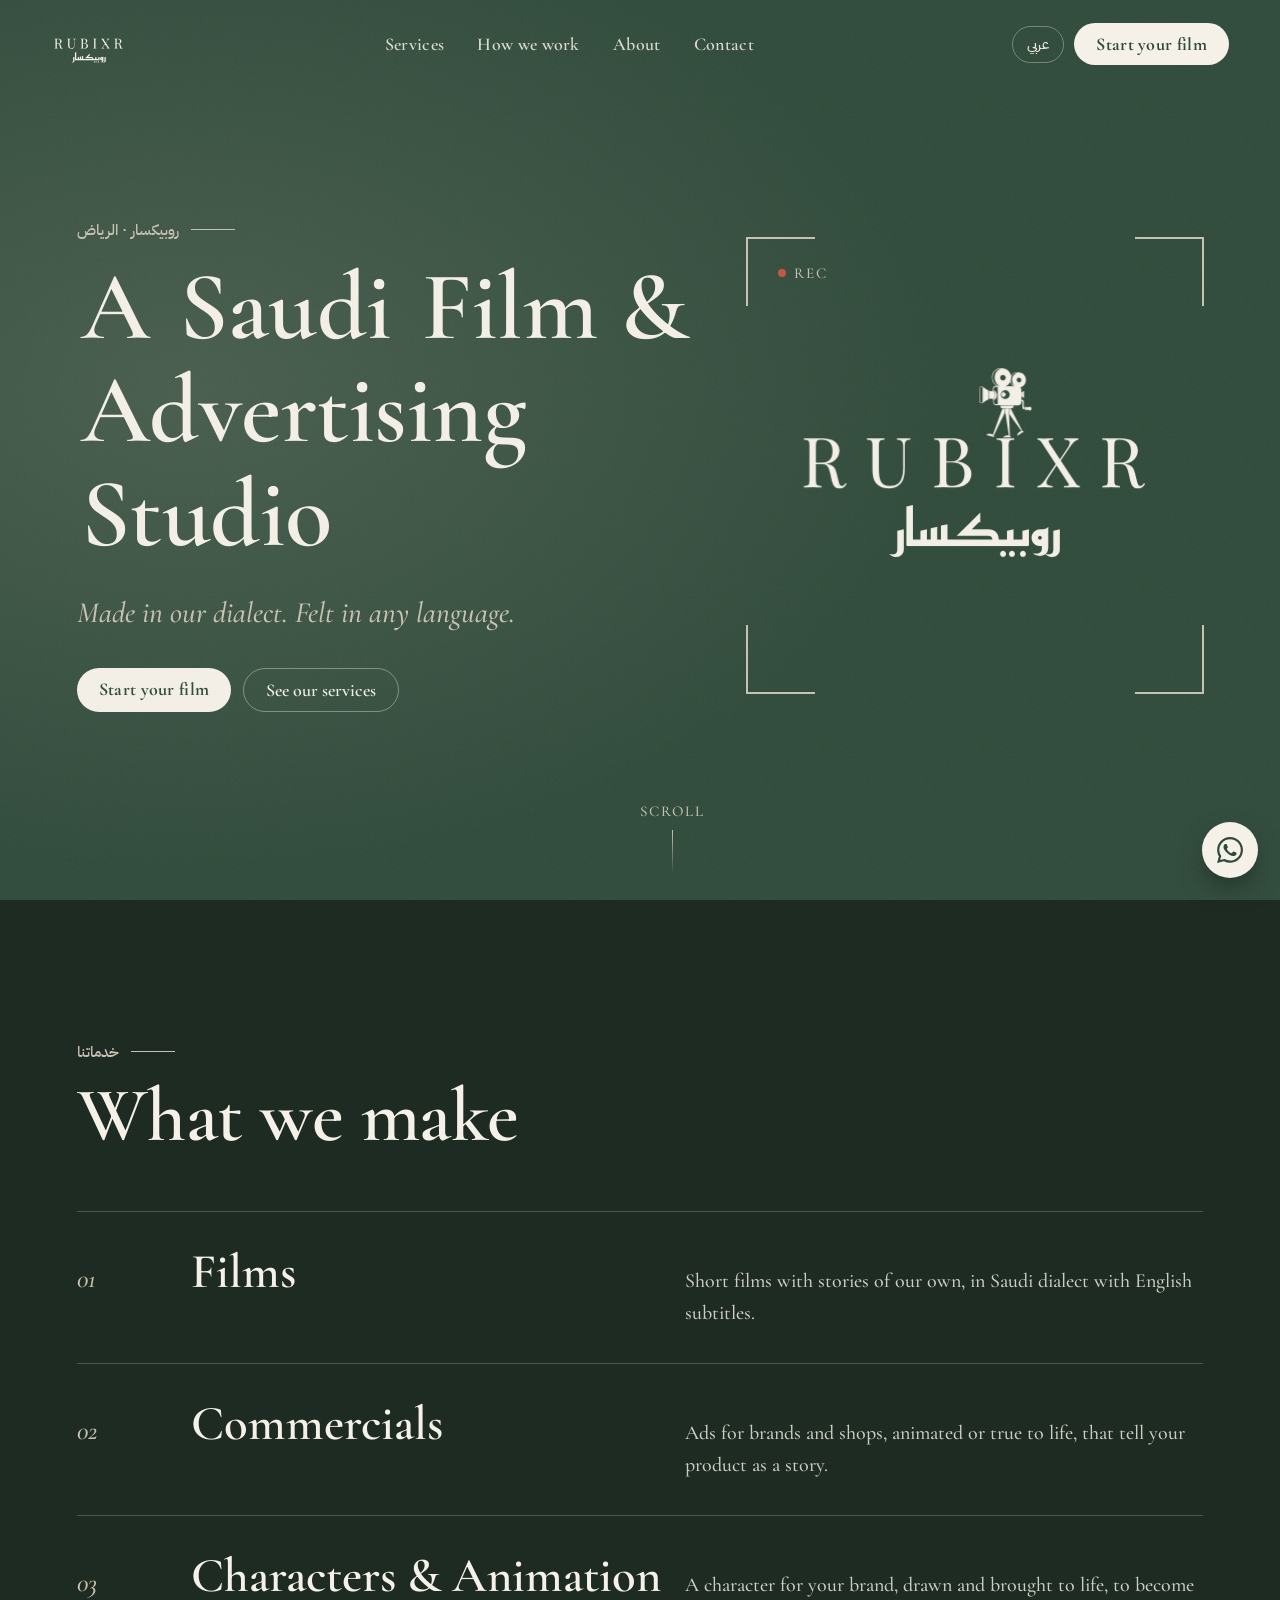
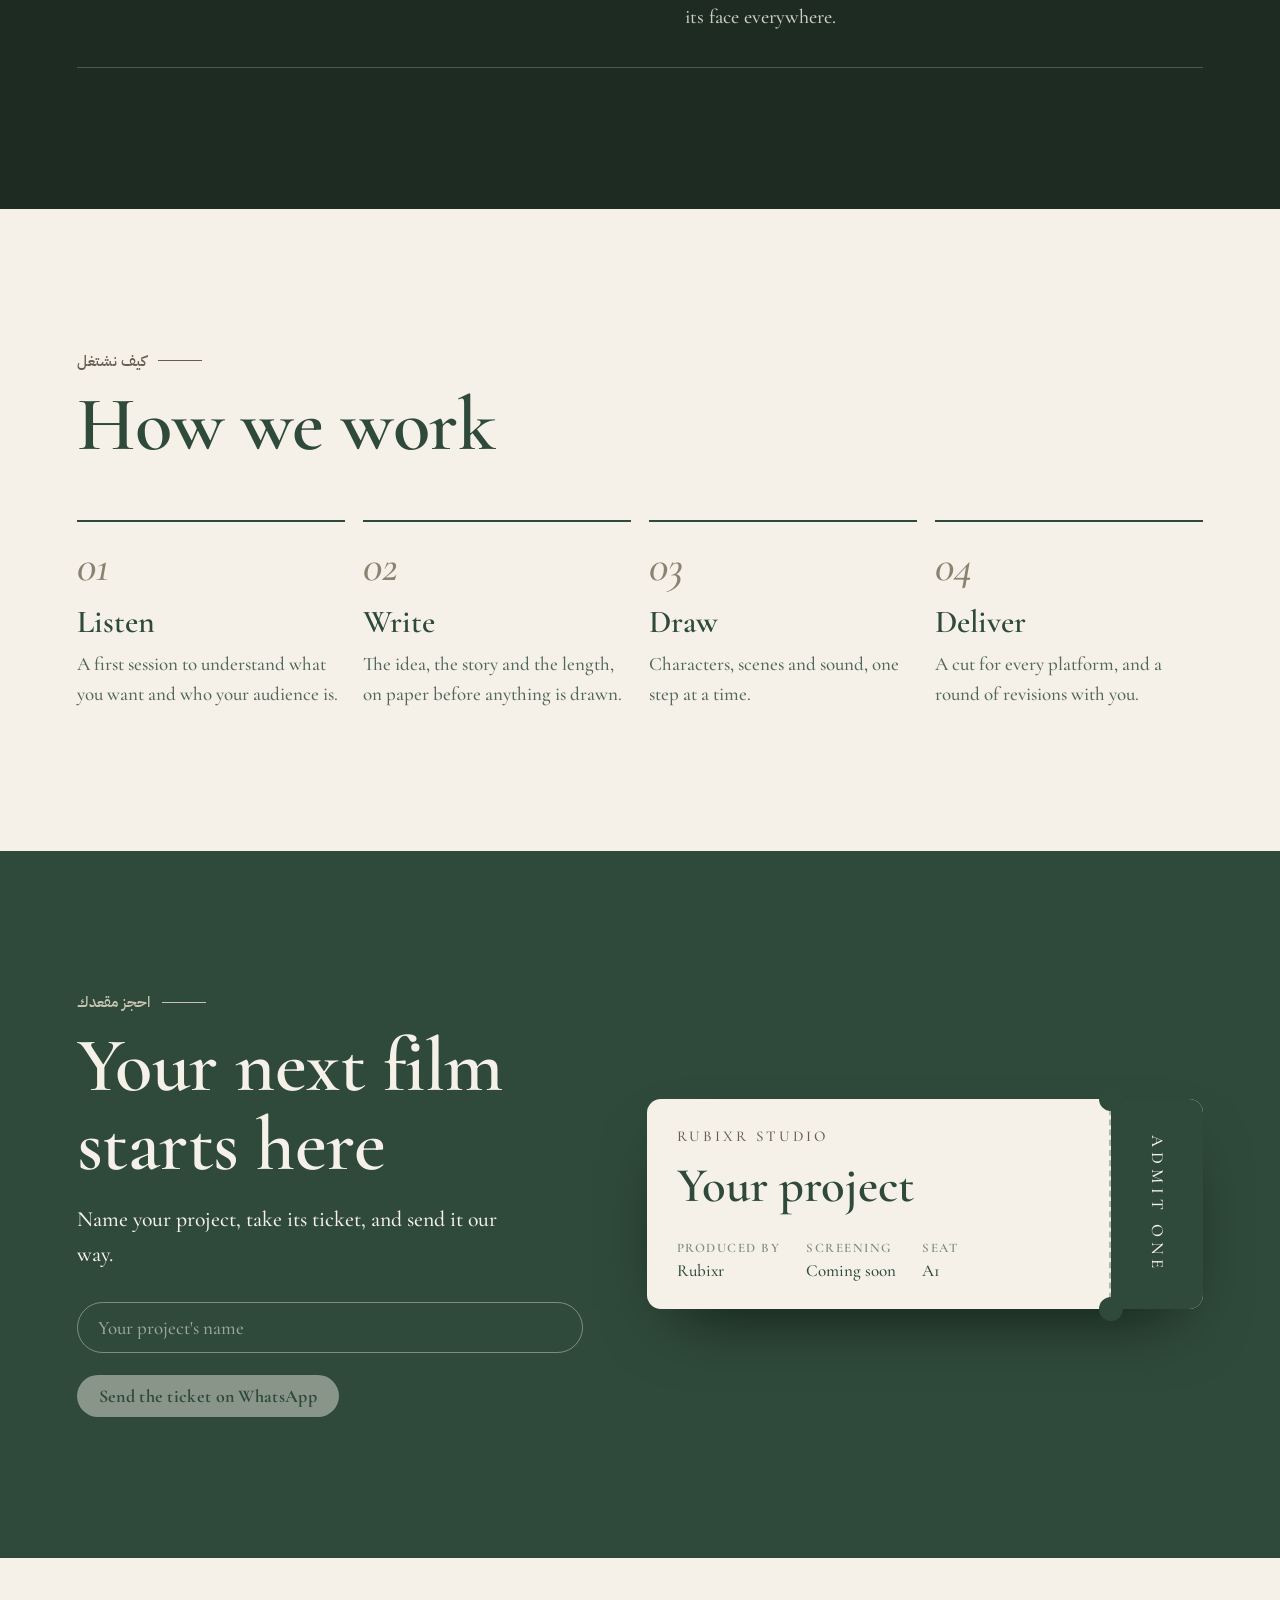
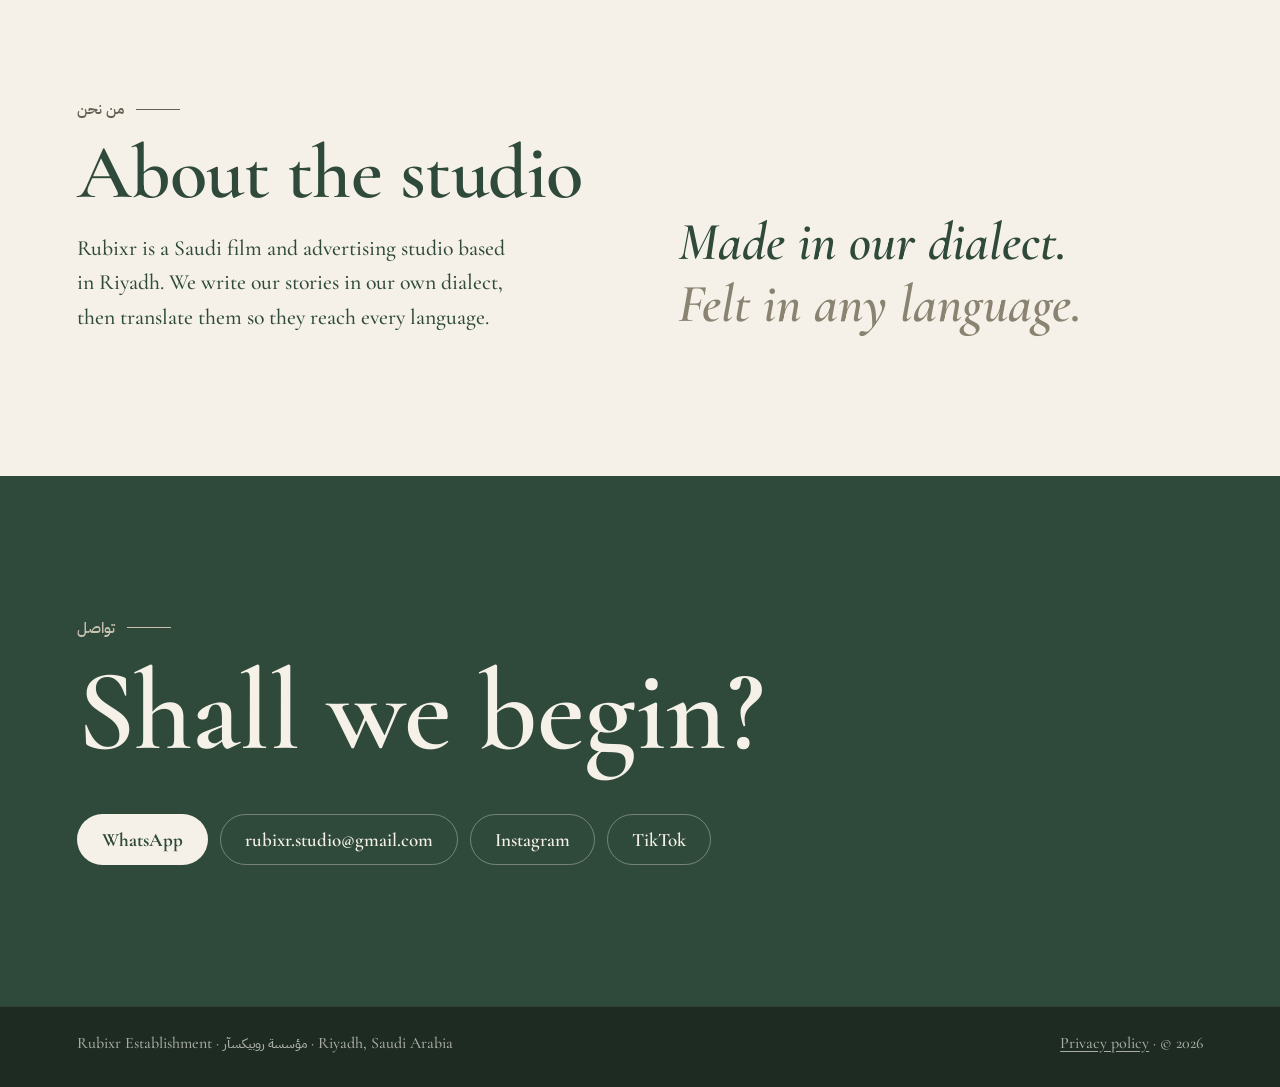
==== en/index.html @ 0cd5c2a8 "English version at /en/ + language switch on both versions Co-Authored-By: Claude Opus 5.5 <noreply@" ====
<!doctype html>
<html lang="en" dir="ltr">
<head>
<meta charset="utf-8">
<meta name="facebook-domain-verification" content="s2qvc4gsalgpih2ttcna2ycm9f2x2z" />
<meta name="viewport" content="width=device-width, initial-scale=1">
<title>Rubixr | Saudi Film &amp; Advertising Studio</title>
<meta name="description" content="Rubixr is a Saudi film and advertising studio based in Riyadh. Made in our dialect. Felt in any language.">
<meta property="og:title" content="Rubixr Studio · روبيكسار">
<meta property="og:description" content="Saudi film &amp; advertising studio · استوديو أفلام وإعلانات سعودي">
<meta property="og:image" content="https://rubixr.studio/assets/og.png">
<meta property="og:url" content="https://rubixr.studio/en/">
<link rel="alternate" hreflang="ar" href="https://rubixr.studio/">
<link rel="alternate" hreflang="en" href="https://rubixr.studio/en/">
<meta name="theme-color" content="#2F4A3A">
<link rel="icon" href="../assets/icon.svg" type="image/svg+xml">
<link rel="apple-touch-icon" href="../assets/apple-touch-icon.png">
<link rel="preconnect" href="https://fonts.googleapis.com">
<link rel="preconnect" href="https://fonts.gstatic.com" crossorigin>
<link href="https://fonts.googleapis.com/css2?family=IBM+Plex+Sans+Arabic:wght@400;500;700&family=Cormorant+Garamond:ital,wght@0,500;0,600;0,700;1,500&display=swap" rel="stylesheet">
<style>
  :root{--green:#2F4A3A;--deep:#1d2b22;--cream:#F5F1E8;--sand:#C9C2B2;--ease:cubic-bezier(.22,1,.36,1);--ar:"IBM Plex Sans Arabic",Tahoma,sans-serif}
  *{box-sizing:border-box;margin:0;padding:0}
  html{background:var(--deep)}
  body{font-family:"Cormorant Garamond",Georgia,serif;font-weight:500;color:var(--cream);background:var(--green);overflow-x:hidden}
  a{color:inherit;text-decoration:none}
  [lang=ar]{font-family:var(--ar);font-style:normal}

  /* ── nav ── */
  .nav{position:fixed;inset:0 0 auto 0;z-index:20;display:flex;align-items:center;justify-content:space-between;gap:24px;padding:22px clamp(18px,4vw,56px);opacity:0;transform:translateY(-12px);animation:in .9s var(--ease) 2.9s forwards}
  .nav{transition:background .4s,padding .4s,backdrop-filter .4s}
  .nav.scrolled{background:rgba(29,43,34,.82);backdrop-filter:blur(12px);-webkit-backdrop-filter:blur(12px);padding-block:12px}
  .brand{display:flex;align-items:center;gap:12px}
  .brand svg{height:44px;width:auto}
  .brand svg .character{display:none}
  .links{display:flex;gap:clamp(18px,2.6vw,38px);font-size:18px;font-weight:600;letter-spacing:.3px}
  .links a{position:relative;opacity:.86;transition:opacity .25s}
  .links a::after{content:"";position:absolute;inset-inline:0;bottom:-6px;height:1px;background:var(--sand);transform:scaleX(0);transform-origin:left;transition:transform .35s var(--ease)}
  .links a:hover{opacity:1}.links a:hover::after{transform:scaleX(1)}
  .acts{display:flex;align-items:center;gap:10px}
  .lang{font-family:var(--ar);font-size:14px;font-weight:500;padding:7px 14px;border:1px solid rgba(245,241,232,.35);border-radius:999px;transition:background .25s,color .25s}
  .lang:hover{background:var(--cream);color:var(--green)}
  .cta{font-weight:700;font-size:18px;letter-spacing:.3px;padding:10px 22px;border-radius:999px;background:var(--cream);color:var(--green);transition:transform .25s var(--ease),box-shadow .25s}
  .cta:hover{transform:translateY(-2px);box-shadow:0 10px 30px -10px rgba(0,0,0,.6)}
  .burger{display:none;width:42px;height:42px;border-radius:50%;border:1px solid rgba(245,241,232,.35);background:none;color:var(--cream)}
  .burger span{display:block;width:16px;height:1.5px;background:currentColor;margin:4px auto}

  .mnav{position:fixed;inset:0;z-index:19;display:flex;flex-direction:column;justify-content:center;gap:10px;padding:0 28px;background:var(--deep);opacity:0;visibility:hidden;transition:opacity .35s,visibility .35s}
  .mnav a{font-size:42px;font-weight:600;padding:8px 0;border-bottom:1px solid rgba(245,241,232,.12)}
  .mnav a[lang=ar]{font-size:22px;font-weight:500;border-bottom:0;margin-top:14px;color:var(--sand)}
  body.menu .mnav{opacity:1;visibility:visible}
  body.menu{overflow:hidden}
  a:focus-visible,button:focus-visible,input:focus-visible{outline:2px solid var(--sand);outline-offset:3px}

  /* ── first screen ── */
  .hero{position:relative;min-height:100svh;display:grid;grid-template-columns:1.15fr .85fr;align-items:center;gap:clamp(24px,4vw,64px);padding:120px clamp(18px,6vw,96px) 90px;overflow:hidden;isolation:isolate}
  .hero::before{content:"";position:absolute;inset:-20%;z-index:-1;background:radial-gradient(60% 55% at 25% 45%,rgba(201,194,178,.16),transparent 70%)}
  .grain{position:absolute;inset:-50%;z-index:5;pointer-events:none;opacity:.07;background-image:url("data:image/svg+xml,%3Csvg xmlns='http://www.w3.org/2000/svg' width='160' height='160'%3E%3Cfilter id='n'%3E%3CfeTurbulence type='fractalNoise' baseFrequency='.9' numOctaves='2' stitchTiles='stitch'/%3E%3C/filter%3E%3Crect width='100%25' height='100%25' filter='url(%23n)'/%3E%3C/svg%3E");animation:grain 1s steps(6) infinite}

  /* letterbox bars open */
  .bar{position:fixed;inset-inline:0;height:50vh;background:var(--deep);z-index:30;pointer-events:none}
  .bar.top{top:0;animation:barTop 1.25s var(--ease) .35s forwards}
  .bar.bot{bottom:0;animation:barBot 1.25s var(--ease) .35s forwards}

  .copy{position:relative;z-index:2}
  .kicker{display:flex;align-items:center;gap:12px;font-size:clamp(14px,1.2vw,17px);color:var(--sand);opacity:0;animation:in .8s var(--ease) 1.9s forwards}
  .kicker i{display:block;width:44px;height:1px;background:var(--sand)}
  h1{margin-top:18px;font-weight:600;font-size:clamp(48px,7.6vw,124px);line-height:1;letter-spacing:-.5px}
  h1 .w{display:inline-block;overflow:hidden;vertical-align:bottom;padding:0 .04em .18em;margin-bottom:-.12em}
  h1 .w>span{display:inline-block;transform:translateY(130%);animation:rise 1s var(--ease) forwards}
  .slogan{margin-top:26px;font-size:clamp(22px,2.3vw,34px);font-style:italic;color:var(--sand);opacity:0;animation:in 1s var(--ease) 2.55s forwards}
  .buttons{margin-top:38px;display:flex;flex-wrap:wrap;gap:12px;opacity:0;animation:in .9s var(--ease) 2.8s forwards}
  .buttons .ghost{font-weight:600;font-size:18px;padding:10px 22px;border-radius:999px;border:1px solid rgba(245,241,232,.4)}

  /* logo inside a lens */
  .frame{position:relative;z-index:2;aspect-ratio:1/1;display:grid;place-items:center}
  .frame .c{position:absolute;width:15%;height:15%;border-color:var(--sand);border-style:solid;border-width:0;opacity:0;animation:corner .7s var(--ease) 1.35s forwards}
  .c.tl{top:0;left:0;border-top-width:2px;border-left-width:2px}
  .c.tr{top:0;right:0;border-top-width:2px;border-right-width:2px;animation-delay:1.45s}
  .c.bl{bottom:0;left:0;border-bottom-width:2px;border-left-width:2px;animation-delay:1.55s}
  .c.br{bottom:0;right:0;border-bottom-width:2px;border-right-width:2px;animation-delay:1.65s}
  .rec{position:absolute;top:6%;left:7%;display:flex;align-items:center;gap:8px;font-size:15px;letter-spacing:2px;color:var(--sand);opacity:0;animation:in .6s ease 2.2s forwards}
  .rec b{width:8px;height:8px;border-radius:50%;background:#c4553d;animation:blink 1.2s steps(2) 2.4s infinite}
  .logo{width:82%;height:auto;overflow:visible}
  .logo .a-char{transform-box:fill-box;transform-origin:50% 100%;opacity:0;animation:drop 1s var(--ease) 1.6s forwards}
  .logo .wordmark>path{opacity:0;transform-box:fill-box;animation:letter .8s var(--ease) forwards}
  .logo .wordmark>path:nth-of-type(1){animation-delay:1.85s}.logo .wordmark>path:nth-of-type(2){animation-delay:1.92s}.logo .wordmark>path:nth-of-type(3){animation-delay:1.99s}.logo .wordmark>path:nth-of-type(4){animation-delay:2.06s}.logo .wordmark>path:nth-of-type(5){animation-delay:2.13s}.logo .wordmark>path:nth-of-type(6){animation-delay:2.20s}
  .logo .a-ar{opacity:0;transform:translateY(6%);transform-box:fill-box;animation:in 1s var(--ease) 2.45s forwards}

  .cue{position:absolute;bottom:26px;left:50%;transform:translateX(-50%);display:flex;flex-direction:column;align-items:center;gap:10px;font-size:15px;letter-spacing:2px;text-transform:uppercase;color:var(--sand);opacity:0;animation:in .8s ease 3.3s forwards}
  .cue i{display:block;width:1px;height:44px;background:linear-gradient(var(--sand),transparent);transform-origin:top;animation:cue 1.8s var(--ease) 3.5s infinite}

  /* ── sections ── */
  .sec{position:relative;padding:clamp(80px,11vw,150px) clamp(18px,6vw,96px)}
  .sec.cream{background:var(--cream);color:var(--green)}
  .sec.deep{background:var(--deep)}
  .eyebrow{display:flex;align-items:center;gap:12px;font-size:15px;color:var(--sand)}
  .cream .eyebrow{color:#665f51}
  .eyebrow i{display:block;width:44px;height:1px;background:currentColor}
  h2{margin-top:14px;font-weight:600;font-size:clamp(42px,6vw,92px);line-height:1.02;letter-spacing:-.5px}
  .lead{margin-top:18px;max-width:44ch;font-size:clamp(19px,1.7vw,24px);line-height:1.6;opacity:.88}
  .rv{opacity:0;transform:translateY(36px);transition:opacity 1s var(--ease),transform 1s var(--ease)}
  .rv.on{opacity:1;transform:none}

  /* services — big rows like a film list */
  .svc{margin-top:56px;border-top:1px solid rgba(245,241,232,.22)}
  .svc li{list-style:none;display:grid;grid-template-columns:90px 1fr 1.1fr;align-items:baseline;gap:24px;padding:34px 0;border-bottom:1px solid rgba(245,241,232,.22);transition:padding .4s var(--ease)}
  .svc li:hover{padding-inline-start:14px}
  .svc .n{font-size:26px;font-style:italic;color:var(--sand)}
  .svc h3{font-size:clamp(32px,3.8vw,56px);font-weight:600;line-height:1.05}
  .svc p{font-size:20px;line-height:1.6;opacity:.82}

  /* how we work */
  .steps{margin-top:56px;display:grid;grid-template-columns:repeat(4,1fr);gap:18px}
  .step{border-top:2px solid var(--green);padding-top:22px}
  .step .n{font-size:44px;line-height:1;font-style:italic;color:#8a8372}
  .step h3{margin-top:14px;font-size:32px;font-weight:600}
  .step p{margin-top:8px;font-size:19px;line-height:1.6;opacity:.82}

  /* the ticket */
  .ticket-wrap{display:grid;grid-template-columns:1fr 1.1fr;gap:clamp(30px,5vw,80px);align-items:center}
  .ticket-form{margin-top:30px;display:flex;gap:10px;flex-wrap:wrap}
  .ticket-form input{flex:1 1 220px;font:500 19px "Cormorant Garamond",Georgia,serif;padding:13px 20px;border-radius:999px;border:1px solid rgba(245,241,232,.4);background:transparent;color:var(--cream);outline:none}
  .ticket-form input:focus{border-color:var(--cream)}
  .ticket-form input::placeholder{color:rgba(245,241,232,.55)}
  .ticket{position:relative;display:grid;grid-template-columns:1fr 92px;background:var(--cream);color:var(--green);border-radius:14px;box-shadow:0 30px 70px -30px rgba(0,0,0,.7);transform:rotate(-2deg);transition:transform .6s var(--ease)}
  .ticket:hover{transform:rotate(0)}
  .ticket .main{padding:28px 30px;border-inline-end:2px dashed rgba(47,74,58,.35)}
  .ticket .lbl{font-size:15px;letter-spacing:3px;color:#665f51}
  .ticket .title{margin-top:14px;font-size:clamp(34px,3.8vw,52px);font-weight:600;line-height:1.1;min-height:1.2em;word-break:break-word}
  .ticket .meta{margin-top:22px;display:flex;gap:26px;font-size:17px}
  .ticket .meta b{display:block;font-size:13px;font-weight:600;letter-spacing:1.5px;text-transform:uppercase;opacity:.6;margin-bottom:4px}
  .ticket .stub{display:grid;place-items:center;background:var(--green);color:var(--cream);border-radius:0 14px 14px 0;writing-mode:vertical-rl;letter-spacing:5px;font-size:17px}
  .ticket::before,.ticket::after{content:"";position:absolute;inset-inline-end:80px;width:24px;height:24px;border-radius:50%;background:var(--green)}
  .ticket::before{top:-12px}.ticket::after{bottom:-12px}
  .send{margin-top:22px;display:inline-flex}
  .send[aria-disabled=true]{opacity:.45;pointer-events:none}

  /* about */
  .about{display:grid;grid-template-columns:1fr 1fr;gap:clamp(30px,6vw,100px);align-items:end}
  .quote{font-size:clamp(36px,4.2vw,64px);font-weight:600;font-style:italic;line-height:1.15}
  .quote span{color:#8a8372}

  /* contact + footer */
  .contact h2{font-size:clamp(52px,9vw,140px)}
  .ways{margin-top:44px;display:flex;flex-wrap:wrap;gap:12px}
  .ways a{display:inline-flex;align-items:center;gap:10px;padding:13px 24px;border-radius:999px;border:1px solid rgba(245,241,232,.35);font-size:19px;font-weight:600;transition:background .25s,color .25s}
  .ways a:hover{background:var(--cream);color:var(--green)}
  .ways a.wa{background:var(--cream);color:var(--green);font-weight:700}
  footer{display:flex;flex-wrap:wrap;justify-content:space-between;gap:16px;padding:26px clamp(18px,6vw,96px) 34px;background:var(--deep);border-top:1px solid rgba(245,241,232,.1);font-size:16px;color:rgba(245,241,232,.65)}
  footer [lang=ar]{font-size:13px}
  footer a{text-decoration:underline;text-underline-offset:3px}
  .float-wa{position:fixed;bottom:22px;right:22px;z-index:25;width:56px;height:56px;border-radius:50%;display:grid;place-items:center;background:var(--cream);color:var(--green);box-shadow:0 12px 30px -10px rgba(0,0,0,.6);opacity:0;animation:in .8s var(--ease) 3.6s forwards}
  .float-wa svg{width:26px;height:26px;fill:currentColor}

  @keyframes barTop{to{transform:translateY(-100%);visibility:hidden}}
  @keyframes barBot{to{transform:translateY(100%);visibility:hidden}}
  @keyframes in{to{opacity:1;transform:none}}
  @keyframes rise{to{transform:none}}
  @keyframes corner{from{opacity:0;transform:scale(1.25)}to{opacity:1;transform:none}}
  @keyframes drop{from{opacity:0;transform:translateY(-14%)}to{opacity:1;transform:none}}
  @keyframes letter{from{opacity:0;transform:translateY(18%)}to{opacity:1;transform:none}}
  @keyframes blink{50%{opacity:0}}
  @keyframes cue{0%{transform:scaleY(0)}50%{transform:scaleY(1)}100%{transform:scaleY(1);opacity:0}}
  @keyframes grain{0%{transform:translate(0,0)}20%{transform:translate(-3%,2%)}40%{transform:translate(2%,-3%)}60%{transform:translate(-2%,-1%)}80%{transform:translate(3%,3%)}100%{transform:translate(0,0)}}

  @media (max-width:860px){
    .links{display:none}
    .burger{display:block}
    .lang{padding:6px 11px;font-size:13px}
    .cta{padding:9px 16px;font-size:17px}
    .hero{grid-template-columns:1fr;padding-top:104px;gap:8px;text-align:left}
    .frame{order:-1;width:min(78vw,380px);justify-self:center}
    h1{font-size:clamp(44px,12.5vw,70px)}
    .cue{display:none}
    .svc li{grid-template-columns:44px 1fr;gap:6px 14px}
    .svc li p{grid-column:2}
    .steps{grid-template-columns:1fr 1fr;gap:28px 16px}
    .ticket-wrap,.about{grid-template-columns:1fr}
    .ticket-wrap>*{min-width:0}
    .ticket{grid-template-columns:1fr 64px}
    .ticket .main{padding:24px 22px}
    .ticket .meta{flex-wrap:wrap;gap:12px 18px}
    .ticket .meta b{letter-spacing:1px}
    .ticket::before,.ticket::after{inset-inline-end:52px}
  }
  @media (prefers-reduced-motion:reduce){
    *,*::before,*::after{animation-duration:.01s!important;animation-delay:0s!important;animation-iteration-count:1!important}
  }
</style>
</head>
<body>
<div class="bar top" aria-hidden="true"></div>
<div class="bar bot" aria-hidden="true"></div>

<header class="nav">
  <a class="brand" href="#" aria-label="Rubixr">
    <svg viewBox="60 120 1080 632" aria-hidden="true">
  
  
  <g class="wordmark" transform="translate(100 201.6)">
        <path fill="#F5F1E8"
       d="m 8.4,158.4 q 4.2,0.2 11,0.4 6.8,0.2 13.4,0.2 9.4,0 18,-0.2 8.6,-0.2 12.2,-0.2 16.2,0 26.8,4.6 10.8,4.6 16,12.6 5.4,7.8 5.4,17.6 0,6 -2.4,12.8 -2.4,6.8 -8.4,12.8 -5.8,6 -16,10 -10.2,3.8 -25.8,3.8 H 39.4 v -4 h 17.2 q 14.2,0 21.6,-4.4 7.6,-4.6 10.2,-12 2.8,-7.6 2.8,-16.8 0,-15.8 -7.6,-24.4 -7.4,-8.8 -25.6,-8.8 -9.2,0 -12,3.4 -2.8,3.4 -2.8,13.8 v 99.2 q 0,7.2 1.2,10.8 1.2,3.6 4.6,4.8 3.6,1.2 10.4,1.6 v 4 q -4.6,-0.4 -11.6,-0.4 -6.8,-0.2 -13.8,-0.2 -7.8,0 -14.6,0.2 -6.8,0 -11,0.4 v -4 q 6.8,-0.4 10.2,-1.6 3.6,-1.2 4.8,-4.8 1.2,-3.6 1.2,-10.8 v -99.2 q 0,-7.4 -1.2,-10.8 -1.2,-3.6 -4.8,-4.8 -3.4,-1.4 -10.2,-1.6 z m 31.8,71 q 10.8,0.4 17,1 6.2,0.4 10,0.8 4,0.4 7.6,1 13.4,2.2 19.2,8.2 6,5.8 8.8,18.2 l 5,20.4 q 2,8.8 4,12.8 2.2,3.8 6.6,3.6 3.4,-0.2 5.6,-2.2 2.4,-2 5,-5.4 l 3,2.2 q -4.2,6.2 -8.8,9.6 -4.4,3.2 -12.6,3.2 -7.4,0 -13,-4.4 Q 92,294 89.2,281.2 l -4.4,-20 q -1.8,-8.6 -4.2,-14.8 -2.2,-6.4 -6.4,-10 -4,-3.6 -12,-3.6 H 40.6 Z"
       />
    <path fill="#F5F1E8"
       d="m 315.60014,158.4 v 4 q -6.8,0.2 -10.4,2 -3.4,1.8 -4.6,5.8 -1.2,4 -1.2,11.4 v 60.2 q 0,14 -1.8,24.4 -1.8,10.4 -6.4,18 -5,8.4 -14.6,13.6 -9.6,5 -22,5 -9.6,0 -18.4,-2.4 -8.6,-2.2 -15.2,-8.4 -5.8,-5.6 -9.2,-11.8 -3.2,-6.2 -4.4,-15.2 -1.2,-9 -1.2,-22.6 v -62.8 q 0,-7.4 -1.2,-10.8 -1.2,-3.6 -4.8,-4.8 -3.4,-1.4 -10.2,-1.6 v -4 q 4.2,0.2 11,0.4 6.8,0.2 14.6,0.2 7,0 13.8,-0.2 7,-0.2 11.6,-0.4 v 4 q -6.8,0.2 -10.4,1.6 -3.4,1.2 -4.6,4.8 -1.2,3.4 -1.2,10.8 v 66.2 q 0,10.2 1,19.4 1,9 4,16 3.2,6.8 9.6,10.8 6.4,3.8 17,3.8 15.2,0 23.4,-6.6 8.4,-6.8 11.6,-18.6 3.4,-11.8 3.4,-26.6 v -62.4 q 0,-7.4 -1.8,-11.4 -1.6,-4 -5.6,-5.8 -4,-1.8 -10.8,-2 v -4 q 3.6,0.2 9.4,0.4 6,0.2 11,0.2 5.2,0 10.2,-0.2 5.2,-0.2 8.4,-0.4 z"
       />
    <path fill="#F5F1E8"
       d="m 384.4,158.4 q 4.2,0.2 11,0.4 6.8,0.2 13.4,0.2 9.4,0 18,-0.2 8.6,-0.2 12.2,-0.2 21,0 31.6,8.8 10.6,8.8 10.6,22.6 0,7 -3,13.8 -2.8,6.6 -9.6,12.2 -6.6,5.4 -17.8,8.8 v 0.4 q 15.8,2 24.6,7.6 9,5.4 12.6,12.8 3.6,7.4 3.6,15.6 0,11.4 -5.8,20.2 -5.6,8.6 -16.4,13.6 -10.8,5 -25.8,5 -4.4,0 -13.2,-0.2 -8.8,-0.4 -21.2,-0.4 -7,0 -13.8,0.2 -6.8,0 -11,0.4 v -4 q 6.8,-0.4 10.2,-1.6 3.6,-1.2 4.8,-4.8 1.2,-3.6 1.2,-10.8 v -99.2 q 0,-7.4 -1.2,-10.8 -1.2,-3.6 -4.8,-4.8 -3.4,-1.4 -10.2,-1.6 z m 49.6,4 q -9.2,0 -12,3.4 -2.8,3.4 -2.8,13.8 v 99.2 q 0,7 1.2,10.6 1.2,3.6 4.4,4.8 3.2,1.2 9.4,1.2 19.6,0 28.4,-9 9,-9.2 9,-26 0,-15.4 -8.4,-23.8 -8.2,-8.4 -27.2,-8.4 h -20.6 q 0,0 0,-1.6 0,-1.8 0,-1.8 h 17.2 q 11.8,0 18.2,-4.4 6.4,-4.6 8.8,-12 2.4,-7.6 2.4,-16.2 0,-14.8 -6.6,-22.2 -6.4,-7.6 -21.4,-7.6 z"
       />
    <path fill="#F5F1E8"
       d="m 614.99985,158.4 v 4 q -6.8,0.2 -10.4,1.6 -3.4,1.2 -4.6,4.8 -1.2,3.4 -1.2,10.8 v 99.2 q 0,7.2 1.2,10.8 1.2,3.6 4.6,4.8 3.6,1.2 10.4,1.6 v 4 q -4.6,-0.4 -11.6,-0.4 -6.8,-0.2 -13.8,-0.2 -7.8,0 -14.6,0.2 -6.8,0 -11,0.4 v -4 q 6.8,-0.4 10.2,-1.6 3.6,-1.2 4.8,-4.8 1.2,-3.6 1.2,-10.8 v -99.2 q 0,-7.4 -1.2,-10.8 -1.2,-3.6 -4.8,-4.8 -3.4,-1.4 -10.2,-1.6 v -4 q 4.2,0.2 11,0.4 6.8,0.2 14.6,0.2 7,0 13.8,-0.2 7,-0.2 11.6,-0.4 z"
       />
    <path fill="#F5F1E8"
       d="m 727.19996,158.4 v 4.2 q -10,0 -12.2,2.2 -2.2,2 0.6,6.6 l 74.8,114.4 q 3.8,5.8 6.4,7.8 2.6,1.8 7,2.2 v 4.2 q -2.6,-0.2 -7.4,-0.4 -4.6,-0.4 -9.8,-0.4 -8,0 -16.2,0.4 -8,0.2 -12,0.4 v -4.2 q 10,0 12.8,-1.2 2.8,-1.2 0,-5.6 l -76,-116.4 q -3.8,-5.8 -6.4,-7.8 -2.4,-2 -7,-2.2 v -4.2 q 2.6,0.2 7.4,0.6 4.8,0.2 9.8,0.2 8.2,0 15.4,-0.2 7.2,-0.4 12.8,-0.6 z m 11,68.6 q 0,0 0.4,1.4 0.4,1.2 0.8,2.6 0.6,1.2 0.6,1.2 l -24.6,36.6 q -7.2,10.8 -7.6,16.6 -0.2,5.8 4.6,8.2 4.8,2.2 13.2,2.4 v 4 q -2.8,-0.2 -6.4,-0.2 -3.6,-0.2 -7.4,-0.2 -3.6,-0.2 -7.2,-0.2 -3.4,0 -6,0 -5,0 -9.6,0.2 -4.4,0 -7.4,0.4 v -4 q 6.2,-1 11.6,-5.6 5.4,-4.6 11,-12.8 z m 61.4,-68.6 v 4 q -6.2,0.8 -11.6,5.6 -5.4,4.6 -11,12.8 l -32.2,48 q 0,0 -0.6,-2.6 -0.6,-2.6 -0.6,-2.6 l 22.8,-34 q 7.2,-10.8 8.4,-16.6 1.2,-5.8 -2.8,-8 -4,-2.4 -12.4,-2.6 v -4 q 3.8,0.2 7.8,0.4 4,0 7.8,0.2 4,0 7.4,0 5.2,0 9.6,-0.2 4.4,-0.2 7.4,-0.4 z"
       />
    <path fill="#F5F1E8"
       d="m 868.60013,158.4 q 4.2,0.2 11,0.4 6.8,0.2 13.4,0.2 9.4,0 18,-0.2 8.6,-0.2 12.2,-0.2 16.2,0 26.8,4.6 10.8,4.6 16,12.6 5.4,7.8 5.4,17.6 0,6 -2.4,12.8 -2.4,6.8 -8.4,12.8 -5.8,6 -16,10 -10.2,3.8 -25.8,3.8 h -19.2 v -4 h 17.2 q 14.2,0 21.6,-4.4 7.6,-4.6 10.2,-12 2.8,-7.6 2.8,-16.8 0,-15.8 -7.6,-24.4 -7.4,-8.8 -25.6,-8.8 -9.2,0 -12,3.4 -2.8,3.4 -2.8,13.8 v 99.2 q 0,7.2 1.2,10.8 1.2,3.6 4.6,4.8 3.6,1.2 10.4,1.6 v 4 q -4.6,-0.4 -11.6,-0.4 -6.8,-0.2 -13.8,-0.2 -7.8,0 -14.6,0.2 -6.8,0 -11,0.4 v -4 q 6.8,-0.4 10.2,-1.6 3.6,-1.2 4.8,-4.8 1.2,-3.6 1.2,-10.8 v -99.2 q 0,-7.4 -1.2,-10.8 -1.2,-3.6 -4.8,-4.8 -3.4,-1.4 -10.2,-1.6 z m 31.8,71 q 10.8,0.4 17,1 6.2,0.4 10,0.8 4,0.4 7.6,1 13.4,2.2 19.2,8.2 6,5.8 8.8,18.2 l 5,20.4 q 2,8.8 4,12.8 2.2,3.8 6.6,3.6 3.4,-0.2 5.6,-2.2 2.4,-2 5,-5.4 l 3,2.2 q -4.2,6.2 -8.8,9.6 -4.4,3.2 -12.6,3.2 -7.4,0 -13,-4.4 -5.6,-4.4 -8.4,-17.2 l -4.4,-20 q -1.8,-8.6 -4.2,-14.8 -2.2,-6.4 -6.4,-10 -4,-3.6 -12,-3.6 h -21.6 z"
       />
  </g>
  <g class="a-char"><g class="character" transform="translate(505.7 76.0) scale(0.3550)">
<g class="camera">
<path fill="#F5F1E8" d="M474.372 231.211C482.126 230.644 503.517 233.058 510.996 234.657C539.219 240.691 558.537 266.503 564.002 293.225C570.947 280.069 579.025 272.337 593.109 266.637C604.732 261.933 614.843 263.201 626.841 265.022C635.295 266.306 640.302 266.804 648.374 270.429C663.154 277.225 674.602 289.65 680.166 304.936C685.846 320.393 684.982 340.356 677.766 355.149C668.666 373.805 657.701 381.17 638.911 387.846C645.298 395.395 646.76 399.395 646.85 409.202L646.919 479.013C646.892 489.757 646.886 500.768 646.309 511.499C645.058 534.803 622.212 532.993 605.413 532.792L584.181 532.519L476.602 531.615C443.767 531.155 415.025 538.913 418.021 494.848C418.184 492.451 417.992 488.993 417.982 486.474C413.127 484.718 412.613 484.816 411.941 479.535C404.743 480.099 391.452 480.423 384.352 480.17C384.602 473.4 385.829 465.063 386.221 457.947C387.083 442.294 386.164 429.703 383.956 414.315C389.326 415.277 394.72 416.101 400.132 416.789C401.204 416.915 409.233 417.803 409.647 417.635C410.016 416.667 409.736 415.971 409.986 415.095C410.989 411.593 414.2 413.005 416.209 411.841C416.821 407.993 415.346 403.556 415.569 399.625C416.829 377.389 432.193 375.408 449.57 375.598C385.29 345.117 397.277 237.518 474.372 231.211Z"/>
<path fill="#2F4A3A" d="M513.875 408.99C533.938 407.397 551.467 422.428 552.954 442.498C554.441 462.569 539.318 480.019 519.24 481.4C499.311 482.771 482.019 467.785 480.543 447.863C479.067 427.942 493.962 410.571 513.875 408.99Z"/>
<path fill="#F5F1E8" d="M513.602 429.188C515.35 430.273 516.756 432.786 517.733 434.6C529.238 455.968 498.888 477.357 487.625 453.703C485.02 448.135 484.765 441.752 486.92 435.994C488.619 431.369 492.146 427.648 496.673 425.705C501.624 423.542 504.912 424.071 509.656 425.983C512.155 426.614 512.236 426.773 513.602 429.188Z"/>
<path fill="#2F4A3A" d="M509.656 425.983C512.155 426.614 512.236 426.773 513.602 429.188C514.094 433.478 512.314 435.977 507.129 433.85C505.125 433.029 504.688 426.744 509.254 426.433L509.656 425.983Z"/>
<path fill="#2F4A3A" d="M509.656 425.983C512.155 426.614 512.236 426.773 513.602 429.188C511.926 428.658 512.071 428.464 510.586 427.386L509.254 426.433L509.656 425.983Z"/>
<path fill="#2F4A3A" d="M434.951 383.224C440.669 383.03 449.32 383.57 455.224 383.808C455.936 398.058 455.541 415.657 455.547 430.057L455.378 523.904C443.273 524.236 433.324 526.425 425.381 515.387C421.76 507.875 422.985 494.954 423.119 486.135C427.5 485.662 432.993 485.345 436.559 482.348C451.952 469.406 451.047 436.733 439.851 421.502C435.589 415.704 428.695 413.531 421.98 412.798C420.852 401.206 420.024 385.581 434.951 383.224Z"/>
<path fill="#2F4A3A" d="M472.416 375.569C451.306 373.715 433.441 363.137 422.911 344.637C395.345 296.21 426.66 236.128 482.905 233.866L482.704 234.923C480.821 235.432 478.647 236.098 476.824 236.775C459.208 243.408 444.986 256.827 437.341 274.028C428.676 293.725 428.083 316.034 435.689 336.163C442.824 354.666 454.357 367.536 472.416 375.569Z"/>
<path fill="#2F4A3A" d="M494.531 285.714C506.996 284.242 518.287 293.177 519.718 305.647C521.149 318.118 512.177 329.378 499.701 330.768C487.285 332.151 476.089 323.23 474.664 310.818C473.24 298.406 482.123 287.18 494.531 285.714Z"/>
<path fill="#2F4A3A" d="M623.842 309.109C634.035 306.91 644.075 313.412 646.239 323.613C648.403 333.814 641.867 343.831 631.658 345.96C621.5 348.078 611.542 341.581 609.388 331.429C607.235 321.278 613.698 311.298 623.842 309.109Z"/>
<path fill="#2F4A3A" d="M610.247 266.45C611.518 266.195 616.998 265.511 617.645 266.295C617.175 266.932 615.587 267.071 614.907 267.224C576.837 279.388 562.576 318.954 577.948 354.461C582.604 365.215 588.717 370.885 597.019 378.72C591.142 375.96 586.507 374.082 581.278 369.879C570.409 361.142 562.982 348.343 561.108 334.502C560.45 329.641 562.788 322.994 563.709 317.931C564.424 313.997 564.153 309.84 564.683 306.505C565.78 299.597 571.366 289.787 575.753 284.476C584.418 274.146 596.819 267.666 610.247 266.45Z"/>
<path fill="#2F4A3A" d="M610.247 266.45C611.518 266.195 616.998 265.511 617.645 266.295C617.175 266.932 615.587 267.071 614.907 267.224C613.225 266.304 612.213 266.629 610.247 266.45Z"/>
<path fill="#2F4A3A" d="M557.168 340.308C558.166 342.496 559.808 347.466 560.91 350.103C566.509 363.493 572.997 370.494 584.795 378.437C572.123 378.491 559.114 378.196 546.398 378.116C537.132 378.249 527.864 378.282 518.597 378.214C538.508 368.763 547.868 360.046 557.168 340.308Z"/>
<path fill="#2F4A3A" d="M414.985 416.061C438.516 416.427 436.335 449.455 433.327 465.345C432.384 470.322 430.612 475.234 427.196 479.083C424.035 482.646 420.081 482.03 415.596 482.123C415.035 481.453 415.212 481.499 415.004 480.49L415.616 479.868C418.252 479.427 424.303 478.27 425.948 476.261C431.68 469.263 432.129 456.349 432.39 448.119C432.656 439.74 430.654 424.97 422.26 420.999C420.123 419.988 415.448 418.705 414.376 417.604L414.985 416.061Z"/>
<path fill="#808284" d="M482.905 233.866C483.787 233.564 486.593 233.172 487.22 233.787C487.126 234.523 483.275 234.835 482.704 234.923L482.905 233.866Z"/>
<path fill="#F5F1E8" d="M319.149 378.558C322.836 378.304 327.382 378.794 330.572 380.655C347.595 390.585 363.914 403.196 380.528 413.824C384.834 439.545 383.801 457.91 380.307 483.391C374.08 487.822 361.68 494.846 354.75 499.059C347.659 503.605 340.288 507.912 333.069 512.186C325.23 517.556 312 516.166 308.491 506.21C305.248 497.009 306.79 480.877 306.806 470.821C306.846 445.749 306.839 420.88 307.037 395.833C307.105 387.101 311.226 381.779 319.149 378.558Z"/>
<path fill="#2F4A3A" d="M322.259 381.11C327.913 382.217 331.843 384.664 332.331 390.852C332.829 397.169 332.787 403.535 332.863 409.871C332.986 422.45 333.018 435.029 332.961 447.608L332.792 481.318C332.738 487.335 332.848 493.42 332.373 499.418C331.721 507.675 329.902 511.469 321.147 512.315C316.725 511.227 312.037 508.015 311.285 503.328C310.111 496.017 310.482 487.829 310.474 480.437L310.438 444.642L310.353 414.461C310.226 401.1 306.2 385.084 322.259 381.11Z"/>
<path fill="#F5F1E8" d="M492.795 559.121L508.164 558.94C509.366 569.563 511.208 580.826 512.775 591.456C505.013 609.973 494.703 629.738 485.862 647.931L447.361 727.795C438.983 745.26 430.706 761.886 422.894 779.667C424.405 783.498 425.424 786.949 426.388 790.931C414.686 787.305 399.964 783.92 387.873 780.73C379.012 778.49 370.187 776.111 361.401 773.595C378.154 759.262 397.209 761.997 415.856 770.897L459.38 651.231C470.238 621.12 481.362 588.796 492.795 559.121Z"/>
<path fill="#F5F1E8" d="M541.247 558.766L548.545 558.645C547.728 576.345 546.114 594.177 547.051 611.837C547.357 617.614 547.542 623.426 547.778 629.21L550.453 692.493C551.654 721.26 552.326 752.967 554.334 781.545C558.456 785.431 561.498 788.47 565.345 792.651C550.974 792.894 536.604 793.215 522.237 793.616C515.105 793.794 504.963 793.755 498.049 794.518C500.239 791.647 501.572 790.19 504.103 787.593C516.456 777.266 529.94 774.367 545.652 777.434C542.283 760.824 540.416 745.438 537.897 728.729L526.026 649.51C521.361 618.195 517.229 590.007 509.615 558.932C520.159 558.932 530.704 558.877 541.247 558.766Z"/>
<path fill="#F5F1E8" d="M551.565 558.537L560.508 558.439C566.07 569.634 572.224 580.691 577.973 591.818L628.933 689.966L645.352 721.518C648.241 727.047 652.494 734.681 654.857 740.189C660.506 740.999 663.563 741.731 668.549 744.395C666.589 745.869 664.518 747.191 662.463 748.528C650.027 756.617 638.091 765.464 625.59 773.453C621.427 776.113 617.653 778.948 613.342 781.558C613.565 775.472 614.516 770.994 617.257 765.517C622.535 754.97 636.424 744.098 647.473 740.504C638.537 730.004 623.855 707.766 615.323 695.684C593.815 665.23 571.3 634.436 550.046 603.859C550.078 589.381 551.173 573.281 551.565 558.537Z"/>
<path fill="#F5F1E8" d="M478.052 536.136C513.042 535.74 548.857 535.96 583.89 536.054C583.545 542.498 583.837 546.624 580.112 551.986C575.738 555.952 571.661 555.363 565.775 555.398L514.427 555.501C505.102 555.518 495.948 555.541 486.627 555.285C475.505 554.981 477.855 544.6 478.052 536.136Z"/>
<path fill="#F5F1E8" d="M717.549 542.584C731.454 542.718 731.435 565.311 724.197 572.615C719.599 577.254 707.807 570.612 702.302 569.861C699.47 569.475 697.016 569.509 694.125 569.518C688.474 569.488 682.718 569.58 677.059 569.621L676.983 545.568C696.917 546.738 698.973 548.244 717.549 542.584Z"/>
<path fill="#F5F1E8" d="M648.403 488.27C652.323 488.386 657.819 487.96 661.385 489.579C671.662 494.246 663.844 535.196 668.357 546.174C669.782 549.639 672.011 551.806 675.422 553.297L675.356 564.634C672.015 564.872 668.182 564.992 664.895 564.345C662.366 563.846 659.966 562.785 658.548 560.545C652.255 550.597 659.402 508.698 654.827 503.71C653.388 502.142 650.403 502.036 648.463 501.81L648.403 488.27Z"/>
<path fill="#F5F1E8" d="M668.489 416.115C669.417 418.462 668.948 466.667 668.922 472.662C665.13 470.736 660.979 468.082 657.3 465.851L648.694 460.926C648.768 449.797 648.544 438.677 648.65 427.526C655.349 423.874 661.964 420.07 668.489 416.115Z"/>
</g>
  </g></g>
  <g class="a-ar"><g class="arabic" transform="translate(-132.14 374.66) scale(0.7406)"><path
     d="m 1264.1001,430 q 9.6,2.6 16,2 6.2,-0.4 9.6,-3.2 3.4,-2.8 4.6,-7.2 1.4,-4.2 1.4,-9 v -72.4 l 25.4,-5.6 V 412 q 0,10.6 -4.6,17.2 -4.4,6.8 -11.6,9.8 -7.2,3.2 -15.2,3 -7.8,-0.2 -14.6,-3.4 -7,-3 -11,-8.6 z m -47.5999,-3.6 q 11.4,3 18.2,2 7,-1 10.4,-4.4 3.6,-3.2 4.6,-7.2 1.2,-3.8 1.2,-6.4 v -36 l 25.2,-7 v 38.4 q 0,11.4 -4.8,18.6 -4.8,7.2 -12.4,10.6 -7.4,3.4 -15.8,3.2 -8.2,0 -15.4,-3.2 -7.2,-3 -11.2,-8.6 z m 59.6,-59 -32.4,-32.8 q 2.6,0 7.2,-0.2 4.6,-0.2 9.6,-1 5,-1 9.2,-3.2 4.4,-2.2 6.4,-6 z m -32.4,32.6 q -9,0 -16.4,-4.4 -7.4,-4.4 -12,-11.8 -4.4,-7.6 -4.4,-16.4 0,-9.2 4.4,-16.6 4.6,-7.4 12,-11.8 7.6,-4.4 16.4,-4.4 9,0 16.2,4.4 7.4,4.4 11.8,11.8 4.4,7.4 4.4,16.6 0,9 -4.4,16.4 -4.4,7.4 -11.8,11.8 -7.2,4.4 -16.2,4.4 z m 0,-25.4 q 3.2,0 5.2,-2 2,-2.2 2,-5.2 0,-3.2 -2,-5.2 -2,-2.2 -5.2,-2.2 -3.2,0 -5.4,2.2 -2,2 -2,5.2 0,3 2,5.2 2.2,2 5.4,2 z m -86.8001,25.4 v -25.4 h 18.6 v -34.4 l 25.4,-5.6 v 60.8 q 0,2.4 -2,3.4 -2,1 -4,1.2 -2,0 -2,0 z m 20.5999,41.59992 q -4.8,0 -8.2,-3.4 -3.4,-3.4 -3.4,-8.2 0,-4.8 3.4,-8.2 3.4,-3.4 8.2,-3.4 4.8,0 8.2,3.4 3.4,3.4 3.4,8.2 0,4.8 -3.4,8.2 -3.4,3.4 -8.2,3.4 z M 1120.9003,400 v -25.4 h 44 V 400 Z m -24,0 v -25.4 h 18.6 v -34.4 l 25.4,-5.6 v 60.8 q 0,2.4 -2,3.4 -2,1 -4,1.2 -2,0 -2,0 z m 37.7999,41.59992 q -4.8,0 -8.2,-3.4 -3.4,-3.4 -3.4,-8.2 0,-4.8 3.4,-8.2 3.4,-3.4 8.2,-3.4 4.8,0 8.2,3.4 3.4,3.4 3.4,8.2 0,4.8 -3.4,8.2 -3.4,3.4 -8.2,3.4 z m -34.6,0 q -4.8,0 -8.2,-3.4 -3.4,-3.4 -3.4,-8.2 0,-4.8 3.4,-8.2 3.4,-3.4 8.2,-3.4 4.8,0 8.2,3.4 3.4,3.4 3.4,8.2 0,4.8 -3.4,8.2 -3.4,3.4 -8.2,3.4 z M 1065.7001,400 v -25.4 h 39.2 V 400 Z m -173.79995,0 15.2,-25.4 h 151.39995 q 0.2,-6.4 -3.4,-10.4 -3.4,-4.2 -14.6,-4.2 H 919.70015 l 25.6,-25.4 h 95.19995 q 14,0 22.4,4 8.6,4 13,10.6 4.6,6.6 6.2,14.6 1.6,8 1.6,16.2 0.2,8.2 0.2,15.4 0,2.4 -2,3.4 -2,1 -4,1.2 -2,0 -2,0 z m 62.8,-42.6 -14,-18.2 70.79995,-69.8 v 39 q -1.4,-2.2 -2.8,-2.2 -1.4,0 -2.6,1.2 z M 759.89999,400 v -25.4 h 18.6 v -34.4 l 25.4,-5.6 v 40 h 14.6 v -44.4 l 25.4,-5.6 v 50 h 14.6 v -54.4 l 25.4,-5.6 v 60 h 24 V 400 Z m -28.00007,0 q 0,0 -2,0 -2,-0.2 -4,-1.2 -2,-1 -2,-3.4 V 245.6 l 25.4,-5.6 v 134.6 h 18.6 V 400 Z m -75.00008,30 q 9.6,2.6 16,2 6.2,-0.4 9.6,-3.2 3.4,-2.8 4.6,-7.2 1.4,-4.2 1.4,-9 v -72.4 l 25.4,-5.6 V 412 q 0,10.6 -4.6,17.2 -4.4,6.8 -11.6,9.8 -7.2,3.2 -15.2,3 -7.8,-0.2 -14.6,-3.4 -7,-3 -11,-8.6 z"
     id="ar"
     style="font-weight:600;font-size:200px;font-family:'Reem Kufi';direction:rtl;text-anchor:middle;fill:#F5F1E8"
     aria-label="روبيكسار" /></g></g>
</svg>
  </a>
  <nav class="links" aria-label="Sections">
    <a href="#services">Services</a>
    <a href="#how">How we work</a>
    <a href="#about">About</a>
    <a href="#contact">Contact</a>
  </nav>
  <div class="acts">
    <a class="lang" href="../" lang="ar" hreflang="ar">عربي</a>
    <a class="cta" href="https://wa.me/966509199734?text=Hello%2C%20I%27d%20like%20a%20film%20from%20Rubixr">Start your film</a>
    <button class="burger" aria-label="Menu" aria-expanded="false" aria-controls="mnav"><span></span><span></span></button>
  </div>
</header>

<nav class="mnav" id="mnav" aria-label="Menu">
  <a href="#services">Services</a><a href="#how">How we work</a><a href="#about">About</a><a href="#contact">Contact</a>
  <a href="../" lang="ar" hreflang="ar">النسخة العربية</a>
</nav>

<main>
  <section class="hero">
    <div class="grain" aria-hidden="true"></div>
    <div class="copy">
      <p class="kicker"><span lang="ar">روبيكسار · الرياض</span><i></i></p>
      <h1><span class="w"><span style="animation-delay:1.70s">A</span></span> <span class="w"><span style="animation-delay:1.83s">Saudi</span></span> <span class="w"><span style="animation-delay:1.96s">Film&nbsp;&amp;</span></span> <span class="w"><span style="animation-delay:2.09s">Advertising</span></span> <span class="w"><span style="animation-delay:2.22s">Studio</span></span></h1>
      <p class="slogan">Made in our dialect. Felt in any language.</p>
      <div class="buttons">
        <a class="cta" href="https://wa.me/966509199734?text=Hello%2C%20I%27d%20like%20a%20film%20from%20Rubixr">Start your film</a>
        <a class="ghost" href="#services">See our services</a>
      </div>
    </div>
    <div class="frame" aria-hidden="true">
      <span class="c tl"></span><span class="c tr"></span><span class="c bl"></span><span class="c br"></span>
      <span class="rec"><b></b>REC</span>
      <svg class="logo" viewBox="60 120 1080 632">
  
  
  <g class="wordmark" transform="translate(100 201.6)">
        <path fill="#F5F1E8"
       d="m 8.4,158.4 q 4.2,0.2 11,0.4 6.8,0.2 13.4,0.2 9.4,0 18,-0.2 8.6,-0.2 12.2,-0.2 16.2,0 26.8,4.6 10.8,4.6 16,12.6 5.4,7.8 5.4,17.6 0,6 -2.4,12.8 -2.4,6.8 -8.4,12.8 -5.8,6 -16,10 -10.2,3.8 -25.8,3.8 H 39.4 v -4 h 17.2 q 14.2,0 21.6,-4.4 7.6,-4.6 10.2,-12 2.8,-7.6 2.8,-16.8 0,-15.8 -7.6,-24.4 -7.4,-8.8 -25.6,-8.8 -9.2,0 -12,3.4 -2.8,3.4 -2.8,13.8 v 99.2 q 0,7.2 1.2,10.8 1.2,3.6 4.6,4.8 3.6,1.2 10.4,1.6 v 4 q -4.6,-0.4 -11.6,-0.4 -6.8,-0.2 -13.8,-0.2 -7.8,0 -14.6,0.2 -6.8,0 -11,0.4 v -4 q 6.8,-0.4 10.2,-1.6 3.6,-1.2 4.8,-4.8 1.2,-3.6 1.2,-10.8 v -99.2 q 0,-7.4 -1.2,-10.8 -1.2,-3.6 -4.8,-4.8 -3.4,-1.4 -10.2,-1.6 z m 31.8,71 q 10.8,0.4 17,1 6.2,0.4 10,0.8 4,0.4 7.6,1 13.4,2.2 19.2,8.2 6,5.8 8.8,18.2 l 5,20.4 q 2,8.8 4,12.8 2.2,3.8 6.6,3.6 3.4,-0.2 5.6,-2.2 2.4,-2 5,-5.4 l 3,2.2 q -4.2,6.2 -8.8,9.6 -4.4,3.2 -12.6,3.2 -7.4,0 -13,-4.4 Q 92,294 89.2,281.2 l -4.4,-20 q -1.8,-8.6 -4.2,-14.8 -2.2,-6.4 -6.4,-10 -4,-3.6 -12,-3.6 H 40.6 Z"
       />
    <path fill="#F5F1E8"
       d="m 315.60014,158.4 v 4 q -6.8,0.2 -10.4,2 -3.4,1.8 -4.6,5.8 -1.2,4 -1.2,11.4 v 60.2 q 0,14 -1.8,24.4 -1.8,10.4 -6.4,18 -5,8.4 -14.6,13.6 -9.6,5 -22,5 -9.6,0 -18.4,-2.4 -8.6,-2.2 -15.2,-8.4 -5.8,-5.6 -9.2,-11.8 -3.2,-6.2 -4.4,-15.2 -1.2,-9 -1.2,-22.6 v -62.8 q 0,-7.4 -1.2,-10.8 -1.2,-3.6 -4.8,-4.8 -3.4,-1.4 -10.2,-1.6 v -4 q 4.2,0.2 11,0.4 6.8,0.2 14.6,0.2 7,0 13.8,-0.2 7,-0.2 11.6,-0.4 v 4 q -6.8,0.2 -10.4,1.6 -3.4,1.2 -4.6,4.8 -1.2,3.4 -1.2,10.8 v 66.2 q 0,10.2 1,19.4 1,9 4,16 3.2,6.8 9.6,10.8 6.4,3.8 17,3.8 15.2,0 23.4,-6.6 8.4,-6.8 11.6,-18.6 3.4,-11.8 3.4,-26.6 v -62.4 q 0,-7.4 -1.8,-11.4 -1.6,-4 -5.6,-5.8 -4,-1.8 -10.8,-2 v -4 q 3.6,0.2 9.4,0.4 6,0.2 11,0.2 5.2,0 10.2,-0.2 5.2,-0.2 8.4,-0.4 z"
       />
    <path fill="#F5F1E8"
       d="m 384.4,158.4 q 4.2,0.2 11,0.4 6.8,0.2 13.4,0.2 9.4,0 18,-0.2 8.6,-0.2 12.2,-0.2 21,0 31.6,8.8 10.6,8.8 10.6,22.6 0,7 -3,13.8 -2.8,6.6 -9.6,12.2 -6.6,5.4 -17.8,8.8 v 0.4 q 15.8,2 24.6,7.6 9,5.4 12.6,12.8 3.6,7.4 3.6,15.6 0,11.4 -5.8,20.2 -5.6,8.6 -16.4,13.6 -10.8,5 -25.8,5 -4.4,0 -13.2,-0.2 -8.8,-0.4 -21.2,-0.4 -7,0 -13.8,0.2 -6.8,0 -11,0.4 v -4 q 6.8,-0.4 10.2,-1.6 3.6,-1.2 4.8,-4.8 1.2,-3.6 1.2,-10.8 v -99.2 q 0,-7.4 -1.2,-10.8 -1.2,-3.6 -4.8,-4.8 -3.4,-1.4 -10.2,-1.6 z m 49.6,4 q -9.2,0 -12,3.4 -2.8,3.4 -2.8,13.8 v 99.2 q 0,7 1.2,10.6 1.2,3.6 4.4,4.8 3.2,1.2 9.4,1.2 19.6,0 28.4,-9 9,-9.2 9,-26 0,-15.4 -8.4,-23.8 -8.2,-8.4 -27.2,-8.4 h -20.6 q 0,0 0,-1.6 0,-1.8 0,-1.8 h 17.2 q 11.8,0 18.2,-4.4 6.4,-4.6 8.8,-12 2.4,-7.6 2.4,-16.2 0,-14.8 -6.6,-22.2 -6.4,-7.6 -21.4,-7.6 z"
       />
    <path fill="#F5F1E8"
       d="m 614.99985,158.4 v 4 q -6.8,0.2 -10.4,1.6 -3.4,1.2 -4.6,4.8 -1.2,3.4 -1.2,10.8 v 99.2 q 0,7.2 1.2,10.8 1.2,3.6 4.6,4.8 3.6,1.2 10.4,1.6 v 4 q -4.6,-0.4 -11.6,-0.4 -6.8,-0.2 -13.8,-0.2 -7.8,0 -14.6,0.2 -6.8,0 -11,0.4 v -4 q 6.8,-0.4 10.2,-1.6 3.6,-1.2 4.8,-4.8 1.2,-3.6 1.2,-10.8 v -99.2 q 0,-7.4 -1.2,-10.8 -1.2,-3.6 -4.8,-4.8 -3.4,-1.4 -10.2,-1.6 v -4 q 4.2,0.2 11,0.4 6.8,0.2 14.6,0.2 7,0 13.8,-0.2 7,-0.2 11.6,-0.4 z"
       />
    <path fill="#F5F1E8"
       d="m 727.19996,158.4 v 4.2 q -10,0 -12.2,2.2 -2.2,2 0.6,6.6 l 74.8,114.4 q 3.8,5.8 6.4,7.8 2.6,1.8 7,2.2 v 4.2 q -2.6,-0.2 -7.4,-0.4 -4.6,-0.4 -9.8,-0.4 -8,0 -16.2,0.4 -8,0.2 -12,0.4 v -4.2 q 10,0 12.8,-1.2 2.8,-1.2 0,-5.6 l -76,-116.4 q -3.8,-5.8 -6.4,-7.8 -2.4,-2 -7,-2.2 v -4.2 q 2.6,0.2 7.4,0.6 4.8,0.2 9.8,0.2 8.2,0 15.4,-0.2 7.2,-0.4 12.8,-0.6 z m 11,68.6 q 0,0 0.4,1.4 0.4,1.2 0.8,2.6 0.6,1.2 0.6,1.2 l -24.6,36.6 q -7.2,10.8 -7.6,16.6 -0.2,5.8 4.6,8.2 4.8,2.2 13.2,2.4 v 4 q -2.8,-0.2 -6.4,-0.2 -3.6,-0.2 -7.4,-0.2 -3.6,-0.2 -7.2,-0.2 -3.4,0 -6,0 -5,0 -9.6,0.2 -4.4,0 -7.4,0.4 v -4 q 6.2,-1 11.6,-5.6 5.4,-4.6 11,-12.8 z m 61.4,-68.6 v 4 q -6.2,0.8 -11.6,5.6 -5.4,4.6 -11,12.8 l -32.2,48 q 0,0 -0.6,-2.6 -0.6,-2.6 -0.6,-2.6 l 22.8,-34 q 7.2,-10.8 8.4,-16.6 1.2,-5.8 -2.8,-8 -4,-2.4 -12.4,-2.6 v -4 q 3.8,0.2 7.8,0.4 4,0 7.8,0.2 4,0 7.4,0 5.2,0 9.6,-0.2 4.4,-0.2 7.4,-0.4 z"
       />
    <path fill="#F5F1E8"
       d="m 868.60013,158.4 q 4.2,0.2 11,0.4 6.8,0.2 13.4,0.2 9.4,0 18,-0.2 8.6,-0.2 12.2,-0.2 16.2,0 26.8,4.6 10.8,4.6 16,12.6 5.4,7.8 5.4,17.6 0,6 -2.4,12.8 -2.4,6.8 -8.4,12.8 -5.8,6 -16,10 -10.2,3.8 -25.8,3.8 h -19.2 v -4 h 17.2 q 14.2,0 21.6,-4.4 7.6,-4.6 10.2,-12 2.8,-7.6 2.8,-16.8 0,-15.8 -7.6,-24.4 -7.4,-8.8 -25.6,-8.8 -9.2,0 -12,3.4 -2.8,3.4 -2.8,13.8 v 99.2 q 0,7.2 1.2,10.8 1.2,3.6 4.6,4.8 3.6,1.2 10.4,1.6 v 4 q -4.6,-0.4 -11.6,-0.4 -6.8,-0.2 -13.8,-0.2 -7.8,0 -14.6,0.2 -6.8,0 -11,0.4 v -4 q 6.8,-0.4 10.2,-1.6 3.6,-1.2 4.8,-4.8 1.2,-3.6 1.2,-10.8 v -99.2 q 0,-7.4 -1.2,-10.8 -1.2,-3.6 -4.8,-4.8 -3.4,-1.4 -10.2,-1.6 z m 31.8,71 q 10.8,0.4 17,1 6.2,0.4 10,0.8 4,0.4 7.6,1 13.4,2.2 19.2,8.2 6,5.8 8.8,18.2 l 5,20.4 q 2,8.8 4,12.8 2.2,3.8 6.6,3.6 3.4,-0.2 5.6,-2.2 2.4,-2 5,-5.4 l 3,2.2 q -4.2,6.2 -8.8,9.6 -4.4,3.2 -12.6,3.2 -7.4,0 -13,-4.4 -5.6,-4.4 -8.4,-17.2 l -4.4,-20 q -1.8,-8.6 -4.2,-14.8 -2.2,-6.4 -6.4,-10 -4,-3.6 -12,-3.6 h -21.6 z"
       />
  </g>
  <g class="a-char"><g class="character" transform="translate(505.7 76.0) scale(0.3550)">
<g class="camera">
<path fill="#F5F1E8" d="M474.372 231.211C482.126 230.644 503.517 233.058 510.996 234.657C539.219 240.691 558.537 266.503 564.002 293.225C570.947 280.069 579.025 272.337 593.109 266.637C604.732 261.933 614.843 263.201 626.841 265.022C635.295 266.306 640.302 266.804 648.374 270.429C663.154 277.225 674.602 289.65 680.166 304.936C685.846 320.393 684.982 340.356 677.766 355.149C668.666 373.805 657.701 381.17 638.911 387.846C645.298 395.395 646.76 399.395 646.85 409.202L646.919 479.013C646.892 489.757 646.886 500.768 646.309 511.499C645.058 534.803 622.212 532.993 605.413 532.792L584.181 532.519L476.602 531.615C443.767 531.155 415.025 538.913 418.021 494.848C418.184 492.451 417.992 488.993 417.982 486.474C413.127 484.718 412.613 484.816 411.941 479.535C404.743 480.099 391.452 480.423 384.352 480.17C384.602 473.4 385.829 465.063 386.221 457.947C387.083 442.294 386.164 429.703 383.956 414.315C389.326 415.277 394.72 416.101 400.132 416.789C401.204 416.915 409.233 417.803 409.647 417.635C410.016 416.667 409.736 415.971 409.986 415.095C410.989 411.593 414.2 413.005 416.209 411.841C416.821 407.993 415.346 403.556 415.569 399.625C416.829 377.389 432.193 375.408 449.57 375.598C385.29 345.117 397.277 237.518 474.372 231.211Z"/>
<path fill="#2F4A3A" d="M513.875 408.99C533.938 407.397 551.467 422.428 552.954 442.498C554.441 462.569 539.318 480.019 519.24 481.4C499.311 482.771 482.019 467.785 480.543 447.863C479.067 427.942 493.962 410.571 513.875 408.99Z"/>
<path fill="#F5F1E8" d="M513.602 429.188C515.35 430.273 516.756 432.786 517.733 434.6C529.238 455.968 498.888 477.357 487.625 453.703C485.02 448.135 484.765 441.752 486.92 435.994C488.619 431.369 492.146 427.648 496.673 425.705C501.624 423.542 504.912 424.071 509.656 425.983C512.155 426.614 512.236 426.773 513.602 429.188Z"/>
<path fill="#2F4A3A" d="M509.656 425.983C512.155 426.614 512.236 426.773 513.602 429.188C514.094 433.478 512.314 435.977 507.129 433.85C505.125 433.029 504.688 426.744 509.254 426.433L509.656 425.983Z"/>
<path fill="#2F4A3A" d="M509.656 425.983C512.155 426.614 512.236 426.773 513.602 429.188C511.926 428.658 512.071 428.464 510.586 427.386L509.254 426.433L509.656 425.983Z"/>
<path fill="#2F4A3A" d="M434.951 383.224C440.669 383.03 449.32 383.57 455.224 383.808C455.936 398.058 455.541 415.657 455.547 430.057L455.378 523.904C443.273 524.236 433.324 526.425 425.381 515.387C421.76 507.875 422.985 494.954 423.119 486.135C427.5 485.662 432.993 485.345 436.559 482.348C451.952 469.406 451.047 436.733 439.851 421.502C435.589 415.704 428.695 413.531 421.98 412.798C420.852 401.206 420.024 385.581 434.951 383.224Z"/>
<path fill="#2F4A3A" d="M472.416 375.569C451.306 373.715 433.441 363.137 422.911 344.637C395.345 296.21 426.66 236.128 482.905 233.866L482.704 234.923C480.821 235.432 478.647 236.098 476.824 236.775C459.208 243.408 444.986 256.827 437.341 274.028C428.676 293.725 428.083 316.034 435.689 336.163C442.824 354.666 454.357 367.536 472.416 375.569Z"/>
<path fill="#2F4A3A" d="M494.531 285.714C506.996 284.242 518.287 293.177 519.718 305.647C521.149 318.118 512.177 329.378 499.701 330.768C487.285 332.151 476.089 323.23 474.664 310.818C473.24 298.406 482.123 287.18 494.531 285.714Z"/>
<path fill="#2F4A3A" d="M623.842 309.109C634.035 306.91 644.075 313.412 646.239 323.613C648.403 333.814 641.867 343.831 631.658 345.96C621.5 348.078 611.542 341.581 609.388 331.429C607.235 321.278 613.698 311.298 623.842 309.109Z"/>
<path fill="#2F4A3A" d="M610.247 266.45C611.518 266.195 616.998 265.511 617.645 266.295C617.175 266.932 615.587 267.071 614.907 267.224C576.837 279.388 562.576 318.954 577.948 354.461C582.604 365.215 588.717 370.885 597.019 378.72C591.142 375.96 586.507 374.082 581.278 369.879C570.409 361.142 562.982 348.343 561.108 334.502C560.45 329.641 562.788 322.994 563.709 317.931C564.424 313.997 564.153 309.84 564.683 306.505C565.78 299.597 571.366 289.787 575.753 284.476C584.418 274.146 596.819 267.666 610.247 266.45Z"/>
<path fill="#2F4A3A" d="M610.247 266.45C611.518 266.195 616.998 265.511 617.645 266.295C617.175 266.932 615.587 267.071 614.907 267.224C613.225 266.304 612.213 266.629 610.247 266.45Z"/>
<path fill="#2F4A3A" d="M557.168 340.308C558.166 342.496 559.808 347.466 560.91 350.103C566.509 363.493 572.997 370.494 584.795 378.437C572.123 378.491 559.114 378.196 546.398 378.116C537.132 378.249 527.864 378.282 518.597 378.214C538.508 368.763 547.868 360.046 557.168 340.308Z"/>
<path fill="#2F4A3A" d="M414.985 416.061C438.516 416.427 436.335 449.455 433.327 465.345C432.384 470.322 430.612 475.234 427.196 479.083C424.035 482.646 420.081 482.03 415.596 482.123C415.035 481.453 415.212 481.499 415.004 480.49L415.616 479.868C418.252 479.427 424.303 478.27 425.948 476.261C431.68 469.263 432.129 456.349 432.39 448.119C432.656 439.74 430.654 424.97 422.26 420.999C420.123 419.988 415.448 418.705 414.376 417.604L414.985 416.061Z"/>
<path fill="#808284" d="M482.905 233.866C483.787 233.564 486.593 233.172 487.22 233.787C487.126 234.523 483.275 234.835 482.704 234.923L482.905 233.866Z"/>
<path fill="#F5F1E8" d="M319.149 378.558C322.836 378.304 327.382 378.794 330.572 380.655C347.595 390.585 363.914 403.196 380.528 413.824C384.834 439.545 383.801 457.91 380.307 483.391C374.08 487.822 361.68 494.846 354.75 499.059C347.659 503.605 340.288 507.912 333.069 512.186C325.23 517.556 312 516.166 308.491 506.21C305.248 497.009 306.79 480.877 306.806 470.821C306.846 445.749 306.839 420.88 307.037 395.833C307.105 387.101 311.226 381.779 319.149 378.558Z"/>
<path fill="#2F4A3A" d="M322.259 381.11C327.913 382.217 331.843 384.664 332.331 390.852C332.829 397.169 332.787 403.535 332.863 409.871C332.986 422.45 333.018 435.029 332.961 447.608L332.792 481.318C332.738 487.335 332.848 493.42 332.373 499.418C331.721 507.675 329.902 511.469 321.147 512.315C316.725 511.227 312.037 508.015 311.285 503.328C310.111 496.017 310.482 487.829 310.474 480.437L310.438 444.642L310.353 414.461C310.226 401.1 306.2 385.084 322.259 381.11Z"/>
<path fill="#F5F1E8" d="M492.795 559.121L508.164 558.94C509.366 569.563 511.208 580.826 512.775 591.456C505.013 609.973 494.703 629.738 485.862 647.931L447.361 727.795C438.983 745.26 430.706 761.886 422.894 779.667C424.405 783.498 425.424 786.949 426.388 790.931C414.686 787.305 399.964 783.92 387.873 780.73C379.012 778.49 370.187 776.111 361.401 773.595C378.154 759.262 397.209 761.997 415.856 770.897L459.38 651.231C470.238 621.12 481.362 588.796 492.795 559.121Z"/>
<path fill="#F5F1E8" d="M541.247 558.766L548.545 558.645C547.728 576.345 546.114 594.177 547.051 611.837C547.357 617.614 547.542 623.426 547.778 629.21L550.453 692.493C551.654 721.26 552.326 752.967 554.334 781.545C558.456 785.431 561.498 788.47 565.345 792.651C550.974 792.894 536.604 793.215 522.237 793.616C515.105 793.794 504.963 793.755 498.049 794.518C500.239 791.647 501.572 790.19 504.103 787.593C516.456 777.266 529.94 774.367 545.652 777.434C542.283 760.824 540.416 745.438 537.897 728.729L526.026 649.51C521.361 618.195 517.229 590.007 509.615 558.932C520.159 558.932 530.704 558.877 541.247 558.766Z"/>
<path fill="#F5F1E8" d="M551.565 558.537L560.508 558.439C566.07 569.634 572.224 580.691 577.973 591.818L628.933 689.966L645.352 721.518C648.241 727.047 652.494 734.681 654.857 740.189C660.506 740.999 663.563 741.731 668.549 744.395C666.589 745.869 664.518 747.191 662.463 748.528C650.027 756.617 638.091 765.464 625.59 773.453C621.427 776.113 617.653 778.948 613.342 781.558C613.565 775.472 614.516 770.994 617.257 765.517C622.535 754.97 636.424 744.098 647.473 740.504C638.537 730.004 623.855 707.766 615.323 695.684C593.815 665.23 571.3 634.436 550.046 603.859C550.078 589.381 551.173 573.281 551.565 558.537Z"/>
<path fill="#F5F1E8" d="M478.052 536.136C513.042 535.74 548.857 535.96 583.89 536.054C583.545 542.498 583.837 546.624 580.112 551.986C575.738 555.952 571.661 555.363 565.775 555.398L514.427 555.501C505.102 555.518 495.948 555.541 486.627 555.285C475.505 554.981 477.855 544.6 478.052 536.136Z"/>
<path fill="#F5F1E8" d="M717.549 542.584C731.454 542.718 731.435 565.311 724.197 572.615C719.599 577.254 707.807 570.612 702.302 569.861C699.47 569.475 697.016 569.509 694.125 569.518C688.474 569.488 682.718 569.58 677.059 569.621L676.983 545.568C696.917 546.738 698.973 548.244 717.549 542.584Z"/>
<path fill="#F5F1E8" d="M648.403 488.27C652.323 488.386 657.819 487.96 661.385 489.579C671.662 494.246 663.844 535.196 668.357 546.174C669.782 549.639 672.011 551.806 675.422 553.297L675.356 564.634C672.015 564.872 668.182 564.992 664.895 564.345C662.366 563.846 659.966 562.785 658.548 560.545C652.255 550.597 659.402 508.698 654.827 503.71C653.388 502.142 650.403 502.036 648.463 501.81L648.403 488.27Z"/>
<path fill="#F5F1E8" d="M668.489 416.115C669.417 418.462 668.948 466.667 668.922 472.662C665.13 470.736 660.979 468.082 657.3 465.851L648.694 460.926C648.768 449.797 648.544 438.677 648.65 427.526C655.349 423.874 661.964 420.07 668.489 416.115Z"/>
</g>
  </g></g>
  <g class="a-ar"><g class="arabic" transform="translate(-132.14 374.66) scale(0.7406)"><path
     d="m 1264.1001,430 q 9.6,2.6 16,2 6.2,-0.4 9.6,-3.2 3.4,-2.8 4.6,-7.2 1.4,-4.2 1.4,-9 v -72.4 l 25.4,-5.6 V 412 q 0,10.6 -4.6,17.2 -4.4,6.8 -11.6,9.8 -7.2,3.2 -15.2,3 -7.8,-0.2 -14.6,-3.4 -7,-3 -11,-8.6 z m -47.5999,-3.6 q 11.4,3 18.2,2 7,-1 10.4,-4.4 3.6,-3.2 4.6,-7.2 1.2,-3.8 1.2,-6.4 v -36 l 25.2,-7 v 38.4 q 0,11.4 -4.8,18.6 -4.8,7.2 -12.4,10.6 -7.4,3.4 -15.8,3.2 -8.2,0 -15.4,-3.2 -7.2,-3 -11.2,-8.6 z m 59.6,-59 -32.4,-32.8 q 2.6,0 7.2,-0.2 4.6,-0.2 9.6,-1 5,-1 9.2,-3.2 4.4,-2.2 6.4,-6 z m -32.4,32.6 q -9,0 -16.4,-4.4 -7.4,-4.4 -12,-11.8 -4.4,-7.6 -4.4,-16.4 0,-9.2 4.4,-16.6 4.6,-7.4 12,-11.8 7.6,-4.4 16.4,-4.4 9,0 16.2,4.4 7.4,4.4 11.8,11.8 4.4,7.4 4.4,16.6 0,9 -4.4,16.4 -4.4,7.4 -11.8,11.8 -7.2,4.4 -16.2,4.4 z m 0,-25.4 q 3.2,0 5.2,-2 2,-2.2 2,-5.2 0,-3.2 -2,-5.2 -2,-2.2 -5.2,-2.2 -3.2,0 -5.4,2.2 -2,2 -2,5.2 0,3 2,5.2 2.2,2 5.4,2 z m -86.8001,25.4 v -25.4 h 18.6 v -34.4 l 25.4,-5.6 v 60.8 q 0,2.4 -2,3.4 -2,1 -4,1.2 -2,0 -2,0 z m 20.5999,41.59992 q -4.8,0 -8.2,-3.4 -3.4,-3.4 -3.4,-8.2 0,-4.8 3.4,-8.2 3.4,-3.4 8.2,-3.4 4.8,0 8.2,3.4 3.4,3.4 3.4,8.2 0,4.8 -3.4,8.2 -3.4,3.4 -8.2,3.4 z M 1120.9003,400 v -25.4 h 44 V 400 Z m -24,0 v -25.4 h 18.6 v -34.4 l 25.4,-5.6 v 60.8 q 0,2.4 -2,3.4 -2,1 -4,1.2 -2,0 -2,0 z m 37.7999,41.59992 q -4.8,0 -8.2,-3.4 -3.4,-3.4 -3.4,-8.2 0,-4.8 3.4,-8.2 3.4,-3.4 8.2,-3.4 4.8,0 8.2,3.4 3.4,3.4 3.4,8.2 0,4.8 -3.4,8.2 -3.4,3.4 -8.2,3.4 z m -34.6,0 q -4.8,0 -8.2,-3.4 -3.4,-3.4 -3.4,-8.2 0,-4.8 3.4,-8.2 3.4,-3.4 8.2,-3.4 4.8,0 8.2,3.4 3.4,3.4 3.4,8.2 0,4.8 -3.4,8.2 -3.4,3.4 -8.2,3.4 z M 1065.7001,400 v -25.4 h 39.2 V 400 Z m -173.79995,0 15.2,-25.4 h 151.39995 q 0.2,-6.4 -3.4,-10.4 -3.4,-4.2 -14.6,-4.2 H 919.70015 l 25.6,-25.4 h 95.19995 q 14,0 22.4,4 8.6,4 13,10.6 4.6,6.6 6.2,14.6 1.6,8 1.6,16.2 0.2,8.2 0.2,15.4 0,2.4 -2,3.4 -2,1 -4,1.2 -2,0 -2,0 z m 62.8,-42.6 -14,-18.2 70.79995,-69.8 v 39 q -1.4,-2.2 -2.8,-2.2 -1.4,0 -2.6,1.2 z M 759.89999,400 v -25.4 h 18.6 v -34.4 l 25.4,-5.6 v 40 h 14.6 v -44.4 l 25.4,-5.6 v 50 h 14.6 v -54.4 l 25.4,-5.6 v 60 h 24 V 400 Z m -28.00007,0 q 0,0 -2,0 -2,-0.2 -4,-1.2 -2,-1 -2,-3.4 V 245.6 l 25.4,-5.6 v 134.6 h 18.6 V 400 Z m -75.00008,30 q 9.6,2.6 16,2 6.2,-0.4 9.6,-3.2 3.4,-2.8 4.6,-7.2 1.4,-4.2 1.4,-9 v -72.4 l 25.4,-5.6 V 412 q 0,10.6 -4.6,17.2 -4.4,6.8 -11.6,9.8 -7.2,3.2 -15.2,3 -7.8,-0.2 -14.6,-3.4 -7,-3 -11,-8.6 z"
     id="ar"
     style="font-weight:600;font-size:200px;font-family:'Reem Kufi';direction:rtl;text-anchor:middle;fill:#F5F1E8"
     aria-label="روبيكسار" /></g></g>
</svg>
    </div>
    <a class="cue" href="#services"><span>Scroll</span><i></i></a>
  </section>
  <section class="sec deep" id="services">
    <p class="eyebrow rv"><span lang="ar">خدماتنا</span><i></i></p>
    <h2 class="rv">What we make</h2>
    <ul class="svc">
      <li class="rv"><span class="n">01</span><h3>Films</h3><p>Short films with stories of our own, in Saudi dialect with English subtitles.</p></li>
      <li class="rv"><span class="n">02</span><h3>Commercials</h3><p>Ads for brands and shops, animated or true to life, that tell your product as a story.</p></li>
      <li class="rv"><span class="n">03</span><h3>Characters &amp; Animation</h3><p>A character for your brand, drawn and brought to life, to become its face everywhere.</p></li>
    </ul>
  </section>

  <section class="sec cream" id="how">
    <p class="eyebrow rv"><span lang="ar">كيف نشتغل</span><i></i></p>
    <h2 class="rv">How we work</h2>
    <div class="steps">
      <div class="step rv"><div class="n">01</div><h3>Listen</h3><p>A first session to understand what you want and who your audience is.</p></div>
      <div class="step rv"><div class="n">02</div><h3>Write</h3><p>The idea, the story and the length, on paper before anything is drawn.</p></div>
      <div class="step rv"><div class="n">03</div><h3>Draw</h3><p>Characters, scenes and sound, one step at a time.</p></div>
      <div class="step rv"><div class="n">04</div><h3>Deliver</h3><p>A cut for every platform, and a round of revisions with you.</p></div>
    </div>
  </section>

  <section class="sec" id="ticket">
    <div class="ticket-wrap">
      <div>
        <p class="eyebrow rv"><span lang="ar">احجز مقعدك</span><i></i></p>
        <h2 class="rv">Your next film starts here</h2>
        <p class="lead rv">Name your project, take its ticket, and send it our way.</p>
        <form class="ticket-form rv" onsubmit="return false">
          <input id="pname" maxlength="40" placeholder="Your project's name" aria-label="Your project's name" autocomplete="off">
        </form>
        <a class="cta send" id="send" aria-disabled="true" href="#">Send the ticket on WhatsApp</a>
      </div>
      <div class="ticket rv" aria-live="polite">
        <div class="main">
          <div class="lbl">RUBIXR STUDIO</div>
          <div class="title" id="ttitle">Your project</div>
          <div class="meta"><div><b>Produced by</b>Rubixr</div><div><b>Screening</b>Coming soon</div><div><b>Seat</b><span id="seat">A1</span></div></div>
        </div>
        <div class="stub">ADMIT ONE</div>
      </div>
    </div>
  </section>

  <section class="sec cream" id="about">
    <div class="about">
      <div>
        <p class="eyebrow rv"><span lang="ar">من نحن</span><i></i></p>
        <h2 class="rv">About the studio</h2>
        <p class="lead rv">Rubixr is a Saudi film and advertising studio based in Riyadh. We write our stories in our own dialect, then translate them so they reach every language.</p>
      </div>
      <p class="quote rv">Made in our dialect.<br><span>Felt in any language.</span></p>
    </div>
  </section>

  <section class="sec contact" id="contact">
    <p class="eyebrow rv"><span lang="ar">تواصل</span><i></i></p>
    <h2 class="rv">Shall we begin?</h2>
    <div class="ways rv">
      <a class="wa" href="https://wa.me/966509199734">WhatsApp</a>
      <a href="mailto:rubixr.studio@gmail.com">rubixr.studio@gmail.com</a>
      <a href="https://www.instagram.com/rubixr.studio/">Instagram</a>
      <a href="https://www.tiktok.com/@rubixr.studio">TikTok</a>
    </div>
  </section>
</main>

<footer>
  <div>Rubixr Establishment · <span lang="ar">مؤسسة روبيكسآر</span> · Riyadh, Saudi Arabia</div>
  <div><a href="privacy.html">Privacy policy</a> · © 2026</div>
</footer>

<a class="float-wa" href="https://wa.me/966509199734" aria-label="WhatsApp"><svg viewBox="0 0 24 24" aria-hidden="true"><path d="M17.47 14.38c-.3-.15-1.76-.87-2.03-.97-.27-.1-.47-.15-.67.15-.2.3-.77.97-.94 1.17-.17.2-.35.22-.65.07-.3-.15-1.26-.46-2.4-1.48-.89-.79-1.49-1.77-1.66-2.07-.17-.3-.02-.46.13-.61.13-.13.3-.35.45-.52.15-.17.2-.3.3-.5.1-.2.05-.37-.02-.52-.08-.15-.67-1.61-.92-2.21-.24-.58-.49-.5-.67-.51h-.57c-.2 0-.52.07-.79.37-.27.3-1.04 1.02-1.04 2.48s1.07 2.88 1.21 3.07c.15.2 2.1 3.2 5.08 4.49.71.31 1.26.49 1.69.63.71.22 1.36.19 1.87.12.57-.09 1.76-.72 2.01-1.41.25-.69.25-1.29.17-1.41-.07-.12-.27-.2-.57-.35M12.05 21.79h-.01a9.87 9.87 0 0 1-5.03-1.38l-.36-.21-3.74.98 1-3.65-.24-.37a9.86 9.86 0 0 1-1.51-5.26c0-5.45 4.44-9.88 9.89-9.88a9.82 9.82 0 0 1 6.99 2.9 9.82 9.82 0 0 1 2.89 6.99c0 5.45-4.44 9.88-9.88 9.88m8.41-18.3A11.82 11.82 0 0 0 12.05 0C5.5 0 .16 5.34.16 11.89c0 2.1.55 4.14 1.59 5.94L.06 24l6.31-1.65a11.88 11.88 0 0 0 5.68 1.45h.01c6.55 0 11.89-5.34 11.89-11.89 0-3.18-1.24-6.16-3.49-8.41"/></svg></a>

<script>
  // reveal sections on scroll
  const io = new IntersectionObserver(es => es.forEach(e => { if (e.isIntersecting) { e.target.classList.add('on'); io.unobserve(e.target); } }), { threshold: .15 });
  document.querySelectorAll('.rv').forEach((el, i) => { el.style.transitionDelay = (i % 4) * 90 + 'ms'; io.observe(el); });
  // nav gets a backdrop after the first scroll
  const nav = document.querySelector('.nav');
  addEventListener('scroll', () => nav.classList.toggle('scrolled', scrollY > 40), { passive: true });
  // mobile menu
  const bg = document.querySelector('.burger');
  bg.addEventListener('click', () => { const o = document.body.classList.toggle('menu'); bg.setAttribute('aria-expanded', o); });
  document.querySelectorAll('.mnav a').forEach(a => a.addEventListener('click', () => { document.body.classList.remove('menu'); bg.setAttribute('aria-expanded', 'false'); }));
  // the ticket
  const inp = document.getElementById('pname'), tt = document.getElementById('ttitle'), send = document.getElementById('send'), seat = document.getElementById('seat');
  inp.addEventListener('input', () => {
    const v = inp.value.trim();
    tt.textContent = v || 'Your project';
    seat.textContent = String.fromCharCode(65 + (v.length % 8)) + ((v.length % 9) + 1);
    if (v) {
      send.href = 'https://wa.me/966509199734?text=' + encodeURIComponent("Hello, here's my project ticket: " + v);
      send.setAttribute('aria-disabled', 'false');
    } else { send.href = '#'; send.setAttribute('aria-disabled', 'true'); }
  });
</script>
</body>
</html>
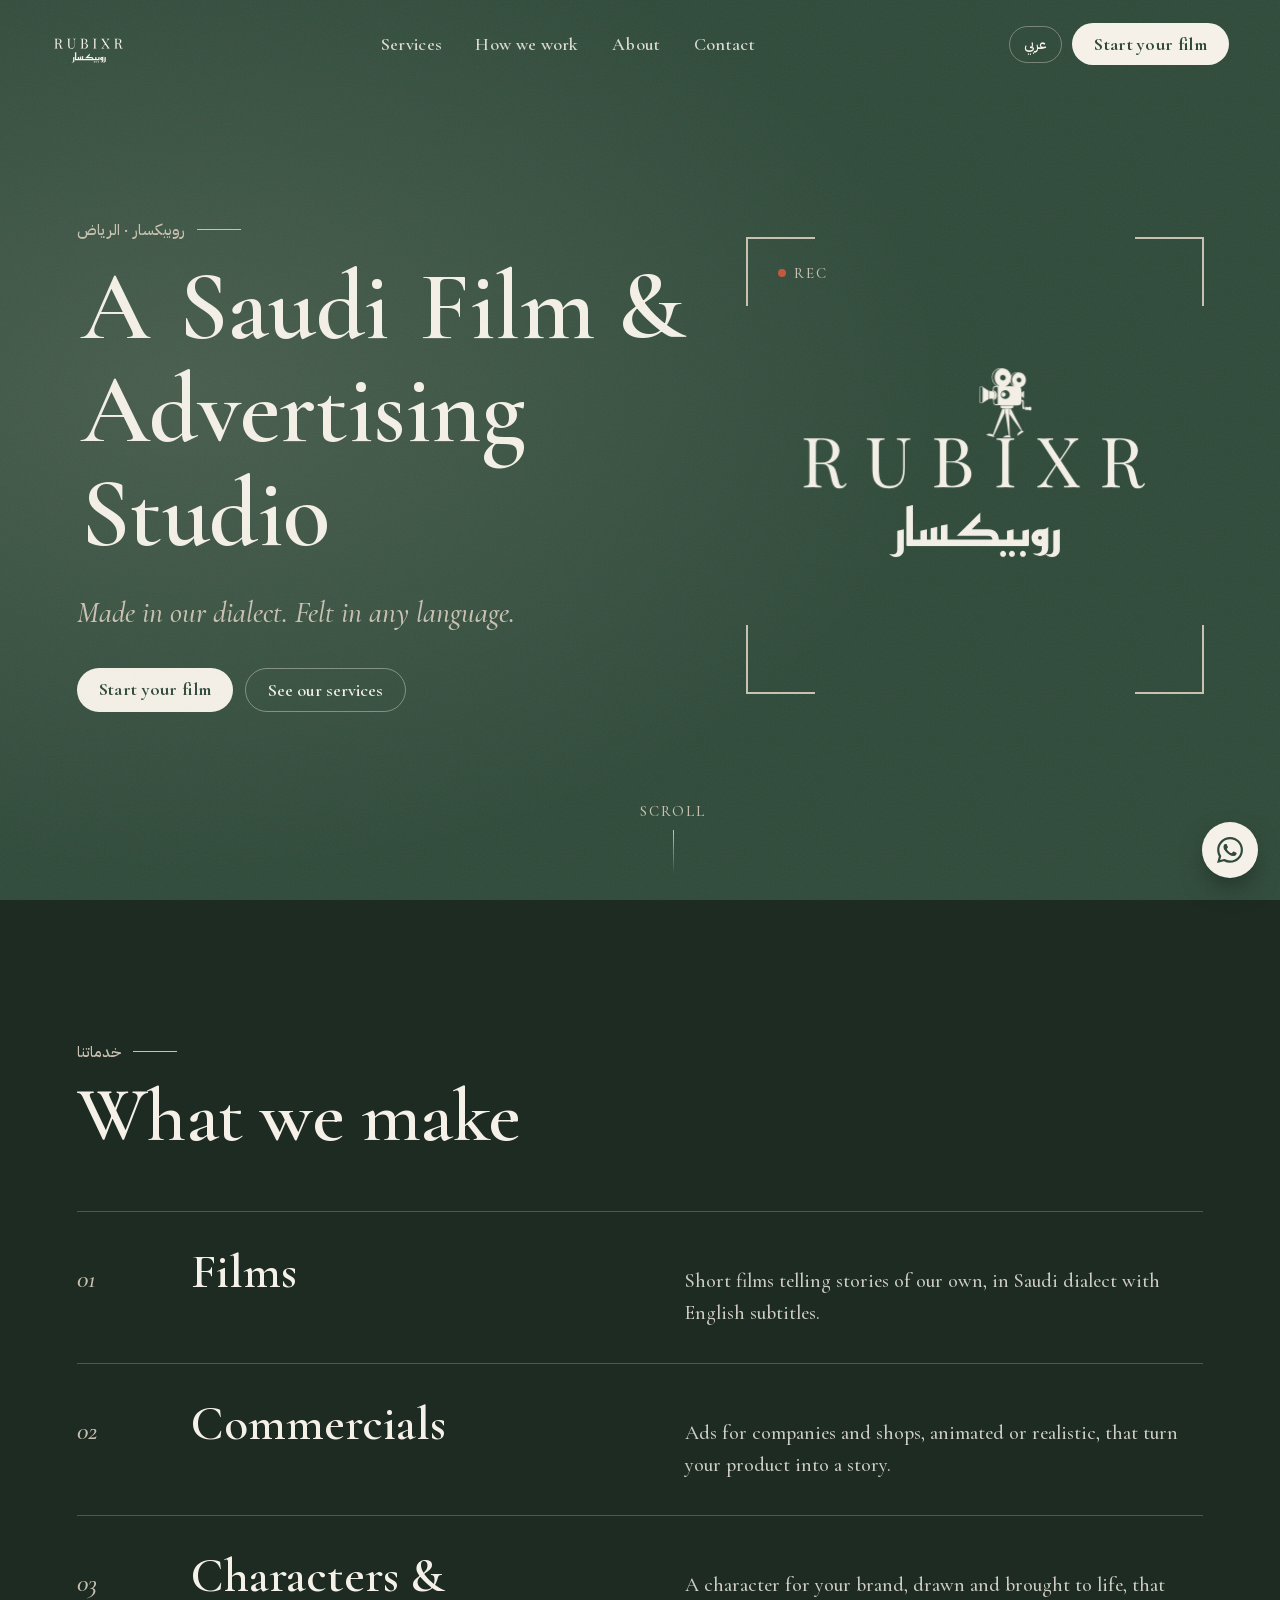
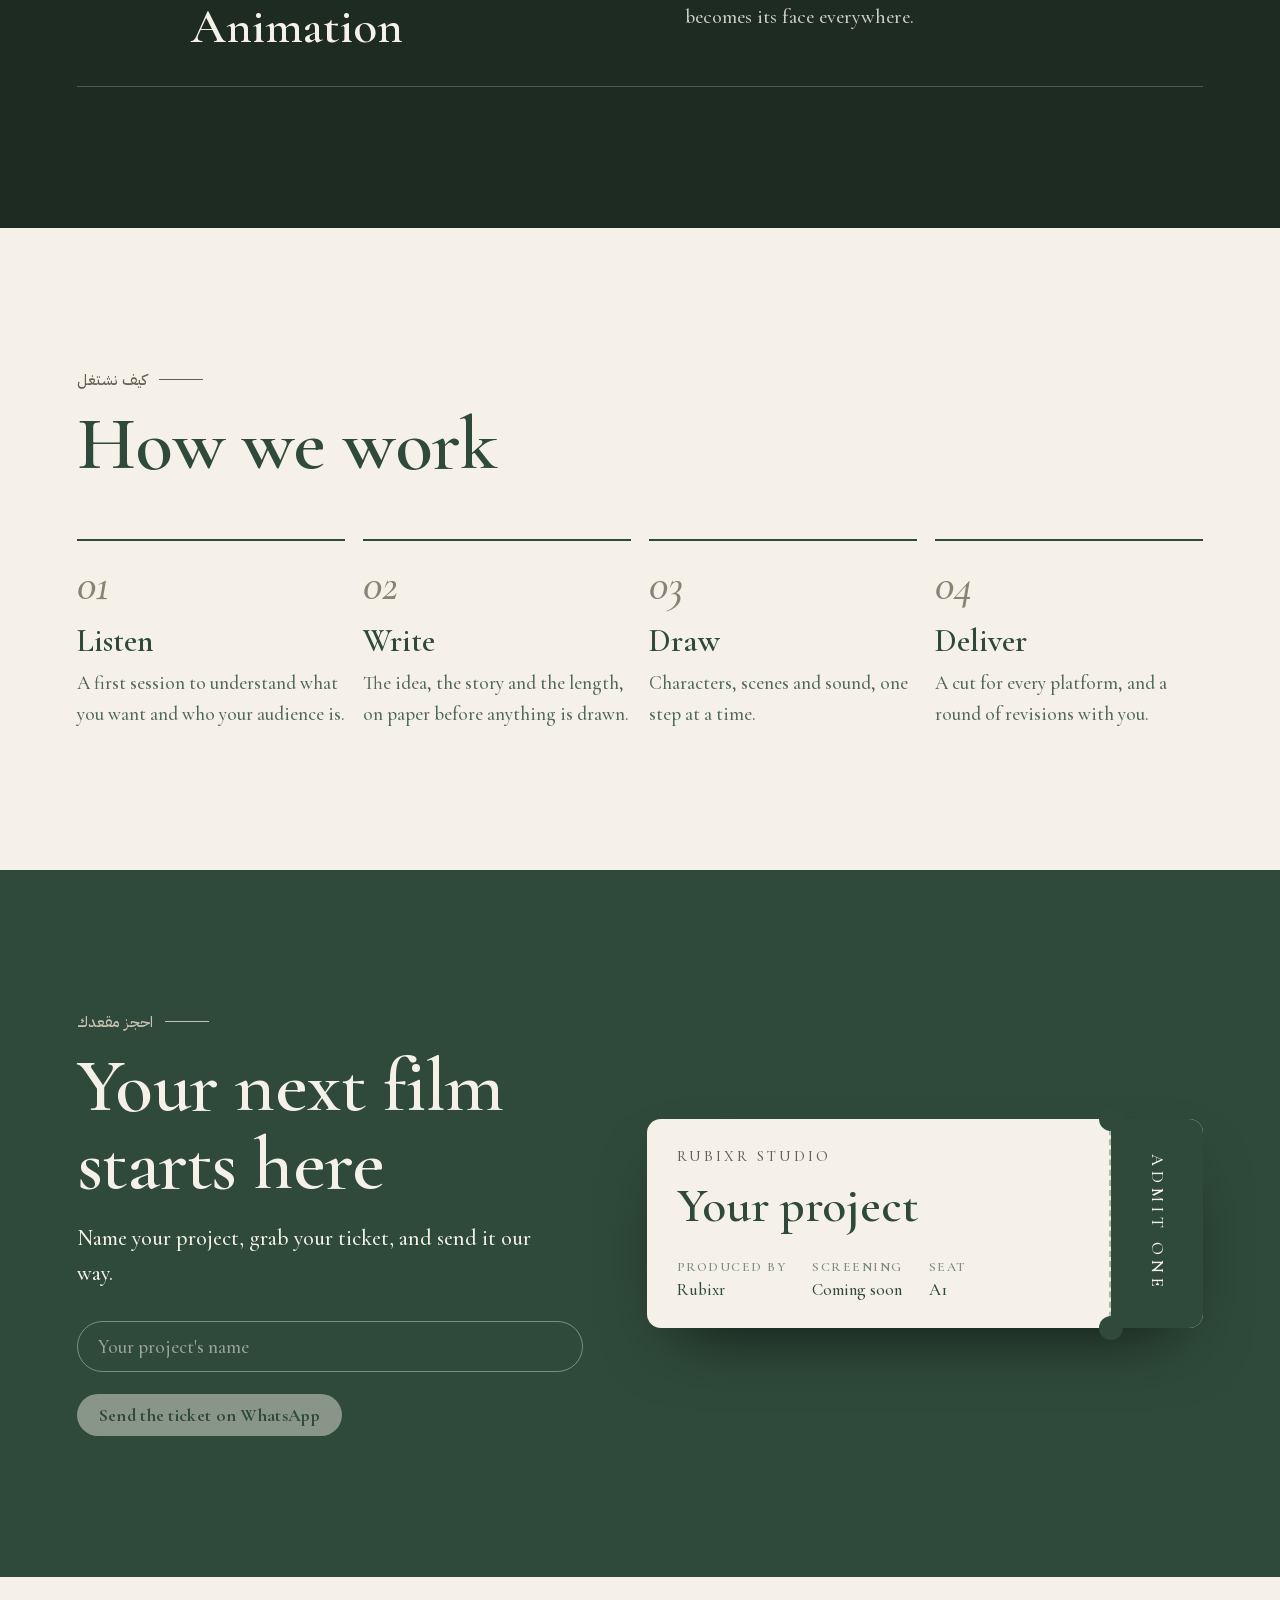
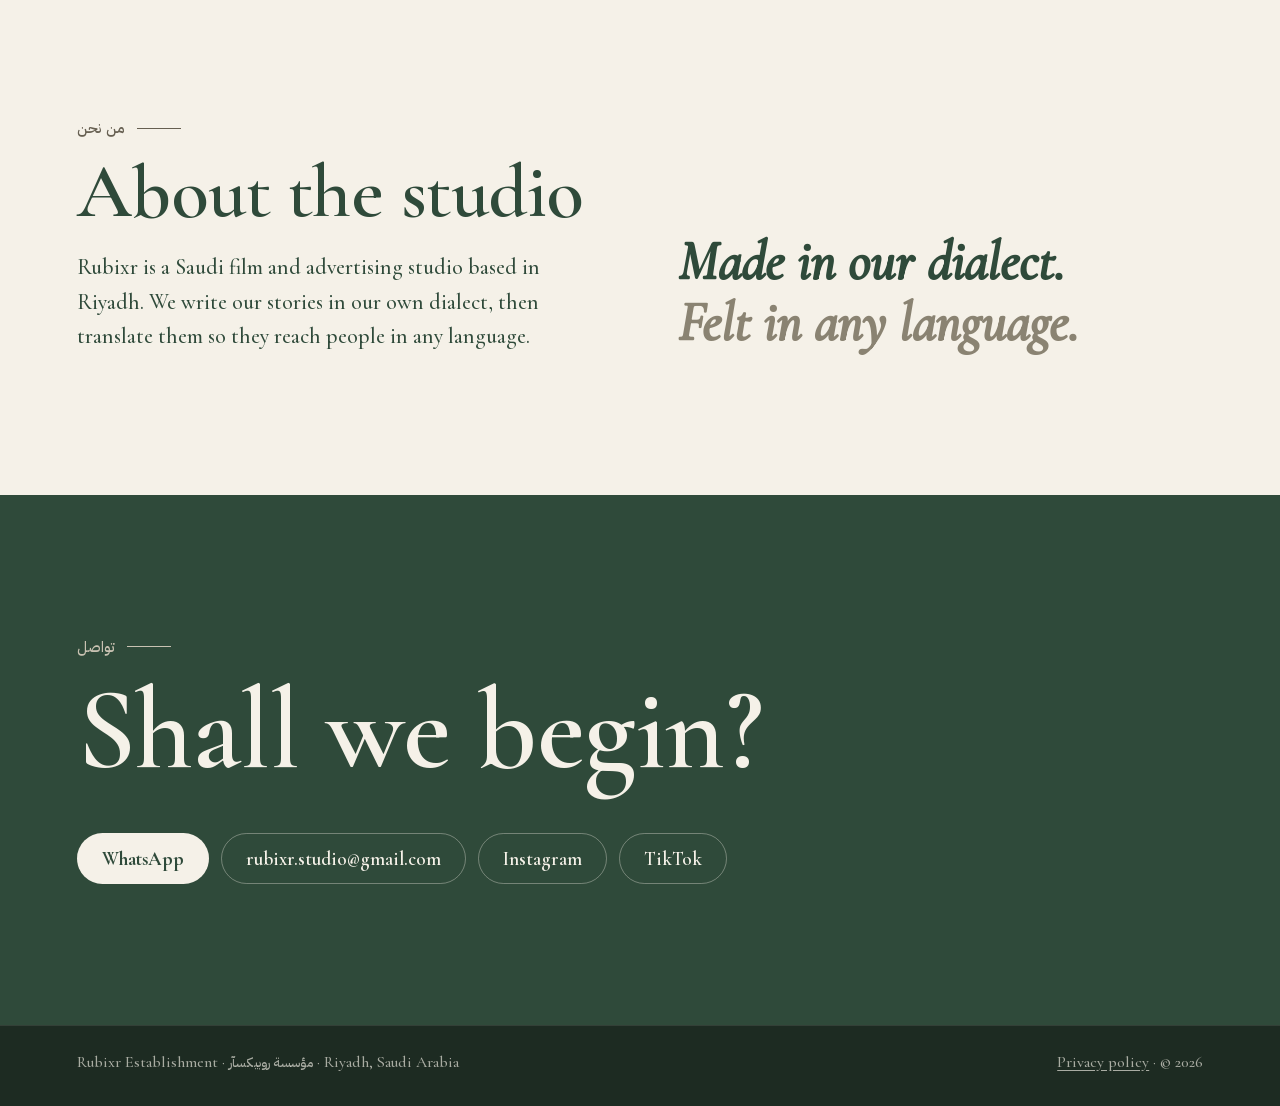
==== commit 2b3f4b6a: "Privacy policy per Saudi PDPL (Art. 12-13), self-hosted fonts, English copy fixes Co-Authored-By: Cl" ====
--- a/en/index.html
+++ b/en/index.html
@@ -15,9 +15,7 @@
 <meta name="theme-color" content="#2F4A3A">
 <link rel="icon" href="../assets/icon.svg" type="image/svg+xml">
 <link rel="apple-touch-icon" href="../assets/apple-touch-icon.png">
-<link rel="preconnect" href="https://fonts.googleapis.com">
-<link rel="preconnect" href="https://fonts.gstatic.com" crossorigin>
-<link href="https://fonts.googleapis.com/css2?family=IBM+Plex+Sans+Arabic:wght@400;500;700&family=Cormorant+Garamond:ital,wght@0,500;0,600;0,700;1,500&display=swap" rel="stylesheet">
+<link rel="stylesheet" href="../assets/fonts.css">
 <style>
   :root{--green:#2F4A3A;--deep:#1d2b22;--cream:#F5F1E8;--sand:#C9C2B2;--ease:cubic-bezier(.22,1,.36,1);--ar:"IBM Plex Sans Arabic",Tahoma,sans-serif}
   *{box-sizing:border-box;margin:0;padding:0}
@@ -348,9 +346,9 @@
     <p class="eyebrow rv"><span lang="ar">خدماتنا</span><i></i></p>
     <h2 class="rv">What we make</h2>
     <ul class="svc">
-      <li class="rv"><span class="n">01</span><h3>Films</h3><p>Short films with stories of our own, in Saudi dialect with English subtitles.</p></li>
-      <li class="rv"><span class="n">02</span><h3>Commercials</h3><p>Ads for brands and shops, animated or true to life, that tell your product as a story.</p></li>
-      <li class="rv"><span class="n">03</span><h3>Characters &amp; Animation</h3><p>A character for your brand, drawn and brought to life, to become its face everywhere.</p></li>
+      <li class="rv"><span class="n">01</span><h3>Films</h3><p>Short films telling stories of our own, in Saudi dialect with English subtitles.</p></li>
+      <li class="rv"><span class="n">02</span><h3>Commercials</h3><p>Ads for companies and shops, animated or realistic, that turn your product into a story.</p></li>
+      <li class="rv"><span class="n">03</span><h3>Characters &amp; Animation</h3><p>A character for your brand, drawn and brought to life, that becomes its face everywhere.</p></li>
     </ul>
   </section>
 
@@ -370,7 +368,7 @@
       <div>
         <p class="eyebrow rv"><span lang="ar">احجز مقعدك</span><i></i></p>
         <h2 class="rv">Your next film starts here</h2>
-        <p class="lead rv">Name your project, take its ticket, and send it our way.</p>
+        <p class="lead rv">Name your project, grab your ticket, and send it our way.</p>
         <form class="ticket-form rv" onsubmit="return false">
           <input id="pname" maxlength="40" placeholder="Your project's name" aria-label="Your project's name" autocomplete="off">
         </form>
@@ -392,7 +390,7 @@
       <div>
         <p class="eyebrow rv"><span lang="ar">من نحن</span><i></i></p>
         <h2 class="rv">About the studio</h2>
-        <p class="lead rv">Rubixr is a Saudi film and advertising studio based in Riyadh. We write our stories in our own dialect, then translate them so they reach every language.</p>
+        <p class="lead rv">Rubixr is a Saudi film and advertising studio based in Riyadh. We write our stories in our own dialect, then translate them so they reach people in any language.</p>
       </div>
       <p class="quote rv">Made in our dialect.<br><span>Felt in any language.</span></p>
     </div>
--- a/assets/fonts.css
+++ b/assets/fonts.css
@@ -0,0 +1,11 @@
+/* خطوط الموقع محلية (بدل خدمة خطوط جوجل) — IBM Plex Sans Arabic و Cormorant Garamond، رخصة SIL OFL */
+@font-face{font-family:'Cormorant Garamond';font-style:italic;font-weight:500;font-display:swap;src:url(fonts/CormorantGaramond-500i-latin.woff2) format('woff2');unicode-range:U+0000-00FF, U+0131, U+0152-0153, U+02BB-02BC, U+02C6, U+02DA, U+02DC, U+0304, U+0308, U+0329, U+2000-206F, U+20AC, U+2122, U+2191, U+2193, U+2212, U+2215, U+FEFF, U+FFFD}
+@font-face{font-family:'Cormorant Garamond';font-style:normal;font-weight:500;font-display:swap;src:url(fonts/CormorantGaramond-500-latin.woff2) format('woff2');unicode-range:U+0000-00FF, U+0131, U+0152-0153, U+02BB-02BC, U+02C6, U+02DA, U+02DC, U+0304, U+0308, U+0329, U+2000-206F, U+20AC, U+2122, U+2191, U+2193, U+2212, U+2215, U+FEFF, U+FFFD}
+@font-face{font-family:'Cormorant Garamond';font-style:normal;font-weight:600;font-display:swap;src:url(fonts/CormorantGaramond-500-latin.woff2) format('woff2');unicode-range:U+0000-00FF, U+0131, U+0152-0153, U+02BB-02BC, U+02C6, U+02DA, U+02DC, U+0304, U+0308, U+0329, U+2000-206F, U+20AC, U+2122, U+2191, U+2193, U+2212, U+2215, U+FEFF, U+FFFD}
+@font-face{font-family:'Cormorant Garamond';font-style:normal;font-weight:700;font-display:swap;src:url(fonts/CormorantGaramond-500-latin.woff2) format('woff2');unicode-range:U+0000-00FF, U+0131, U+0152-0153, U+02BB-02BC, U+02C6, U+02DA, U+02DC, U+0304, U+0308, U+0329, U+2000-206F, U+20AC, U+2122, U+2191, U+2193, U+2212, U+2215, U+FEFF, U+FFFD}
+@font-face{font-family:'IBM Plex Sans Arabic';font-style:normal;font-weight:400;font-display:swap;src:url(fonts/IBMPlexSansArabic-400-arabic.woff2) format('woff2');unicode-range:U+0600-06FF, U+0750-077F, U+0870-0891, U+0897-08E1, U+08E3-08FF, U+200C-200E, U+2010-2011, U+204F, U+2E41, U+FB50-FDFF, U+FE70-FE74, U+FE76-FEFC, U+102E0-102FB, U+10E60-10E7E, U+10EC2-10EC7, U+10EC9-10EEE, U+10EF0-10EFF, U+1EE00-1EE03, U+1EE05-1EE1F, U+1EE21-1EE22, U+1EE24, U+1EE27, U+1EE29-1EE32, U+1EE34-1EE37, U+1EE39, U+1EE3B, U+1EE42, U+1EE47, U+1EE49, U+1EE4B, U+1EE4D-1EE4F, U+1EE51-1EE52, U+1EE54, U+1EE57, U+1EE59, U+1EE5B, U+1EE5D, U+1EE5F, U+1EE61-1EE62, U+1EE64, U+1EE67-1EE6A, U+1EE6C-1EE72, U+1EE74-1EE77, U+1EE79-1EE7C, U+1EE7E, U+1EE80-1EE89, U+1EE8B-1EE9B, U+1EEA1-1EEA3, U+1EEA5-1EEA9, U+1EEAB-1EEBB, U+1EEF0-1EEF1}
+@font-face{font-family:'IBM Plex Sans Arabic';font-style:normal;font-weight:400;font-display:swap;src:url(fonts/IBMPlexSansArabic-400-latin.woff2) format('woff2');unicode-range:U+0000-00FF, U+0131, U+0152-0153, U+02BB-02BC, U+02C6, U+02DA, U+02DC, U+0304, U+0308, U+0329, U+2000-206F, U+20AC, U+2122, U+2191, U+2193, U+2212, U+2215, U+FEFF, U+FFFD}
+@font-face{font-family:'IBM Plex Sans Arabic';font-style:normal;font-weight:500;font-display:swap;src:url(fonts/IBMPlexSansArabic-500-arabic.woff2) format('woff2');unicode-range:U+0600-06FF, U+0750-077F, U+0870-0891, U+0897-08E1, U+08E3-08FF, U+200C-200E, U+2010-2011, U+204F, U+2E41, U+FB50-FDFF, U+FE70-FE74, U+FE76-FEFC, U+102E0-102FB, U+10E60-10E7E, U+10EC2-10EC7, U+10EC9-10EEE, U+10EF0-10EFF, U+1EE00-1EE03, U+1EE05-1EE1F, U+1EE21-1EE22, U+1EE24, U+1EE27, U+1EE29-1EE32, U+1EE34-1EE37, U+1EE39, U+1EE3B, U+1EE42, U+1EE47, U+1EE49, U+1EE4B, U+1EE4D-1EE4F, U+1EE51-1EE52, U+1EE54, U+1EE57, U+1EE59, U+1EE5B, U+1EE5D, U+1EE5F, U+1EE61-1EE62, U+1EE64, U+1EE67-1EE6A, U+1EE6C-1EE72, U+1EE74-1EE77, U+1EE79-1EE7C, U+1EE7E, U+1EE80-1EE89, U+1EE8B-1EE9B, U+1EEA1-1EEA3, U+1EEA5-1EEA9, U+1EEAB-1EEBB, U+1EEF0-1EEF1}
+@font-face{font-family:'IBM Plex Sans Arabic';font-style:normal;font-weight:500;font-display:swap;src:url(fonts/IBMPlexSansArabic-500-latin.woff2) format('woff2');unicode-range:U+0000-00FF, U+0131, U+0152-0153, U+02BB-02BC, U+02C6, U+02DA, U+02DC, U+0304, U+0308, U+0329, U+2000-206F, U+20AC, U+2122, U+2191, U+2193, U+2212, U+2215, U+FEFF, U+FFFD}
+@font-face{font-family:'IBM Plex Sans Arabic';font-style:normal;font-weight:700;font-display:swap;src:url(fonts/IBMPlexSansArabic-700-arabic.woff2) format('woff2');unicode-range:U+0600-06FF, U+0750-077F, U+0870-0891, U+0897-08E1, U+08E3-08FF, U+200C-200E, U+2010-2011, U+204F, U+2E41, U+FB50-FDFF, U+FE70-FE74, U+FE76-FEFC, U+102E0-102FB, U+10E60-10E7E, U+10EC2-10EC7, U+10EC9-10EEE, U+10EF0-10EFF, U+1EE00-1EE03, U+1EE05-1EE1F, U+1EE21-1EE22, U+1EE24, U+1EE27, U+1EE29-1EE32, U+1EE34-1EE37, U+1EE39, U+1EE3B, U+1EE42, U+1EE47, U+1EE49, U+1EE4B, U+1EE4D-1EE4F, U+1EE51-1EE52, U+1EE54, U+1EE57, U+1EE59, U+1EE5B, U+1EE5D, U+1EE5F, U+1EE61-1EE62, U+1EE64, U+1EE67-1EE6A, U+1EE6C-1EE72, U+1EE74-1EE77, U+1EE79-1EE7C, U+1EE7E, U+1EE80-1EE89, U+1EE8B-1EE9B, U+1EEA1-1EEA3, U+1EEA5-1EEA9, U+1EEAB-1EEBB, U+1EEF0-1EEF1}
+@font-face{font-family:'IBM Plex Sans Arabic';font-style:normal;font-weight:700;font-display:swap;src:url(fonts/IBMPlexSansArabic-700-latin.woff2) format('woff2');unicode-range:U+0000-00FF, U+0131, U+0152-0153, U+02BB-02BC, U+02C6, U+02DA, U+02DC, U+0304, U+0308, U+0329, U+2000-206F, U+20AC, U+2122, U+2191, U+2193, U+2212, U+2215, U+FEFF, U+FFFD}
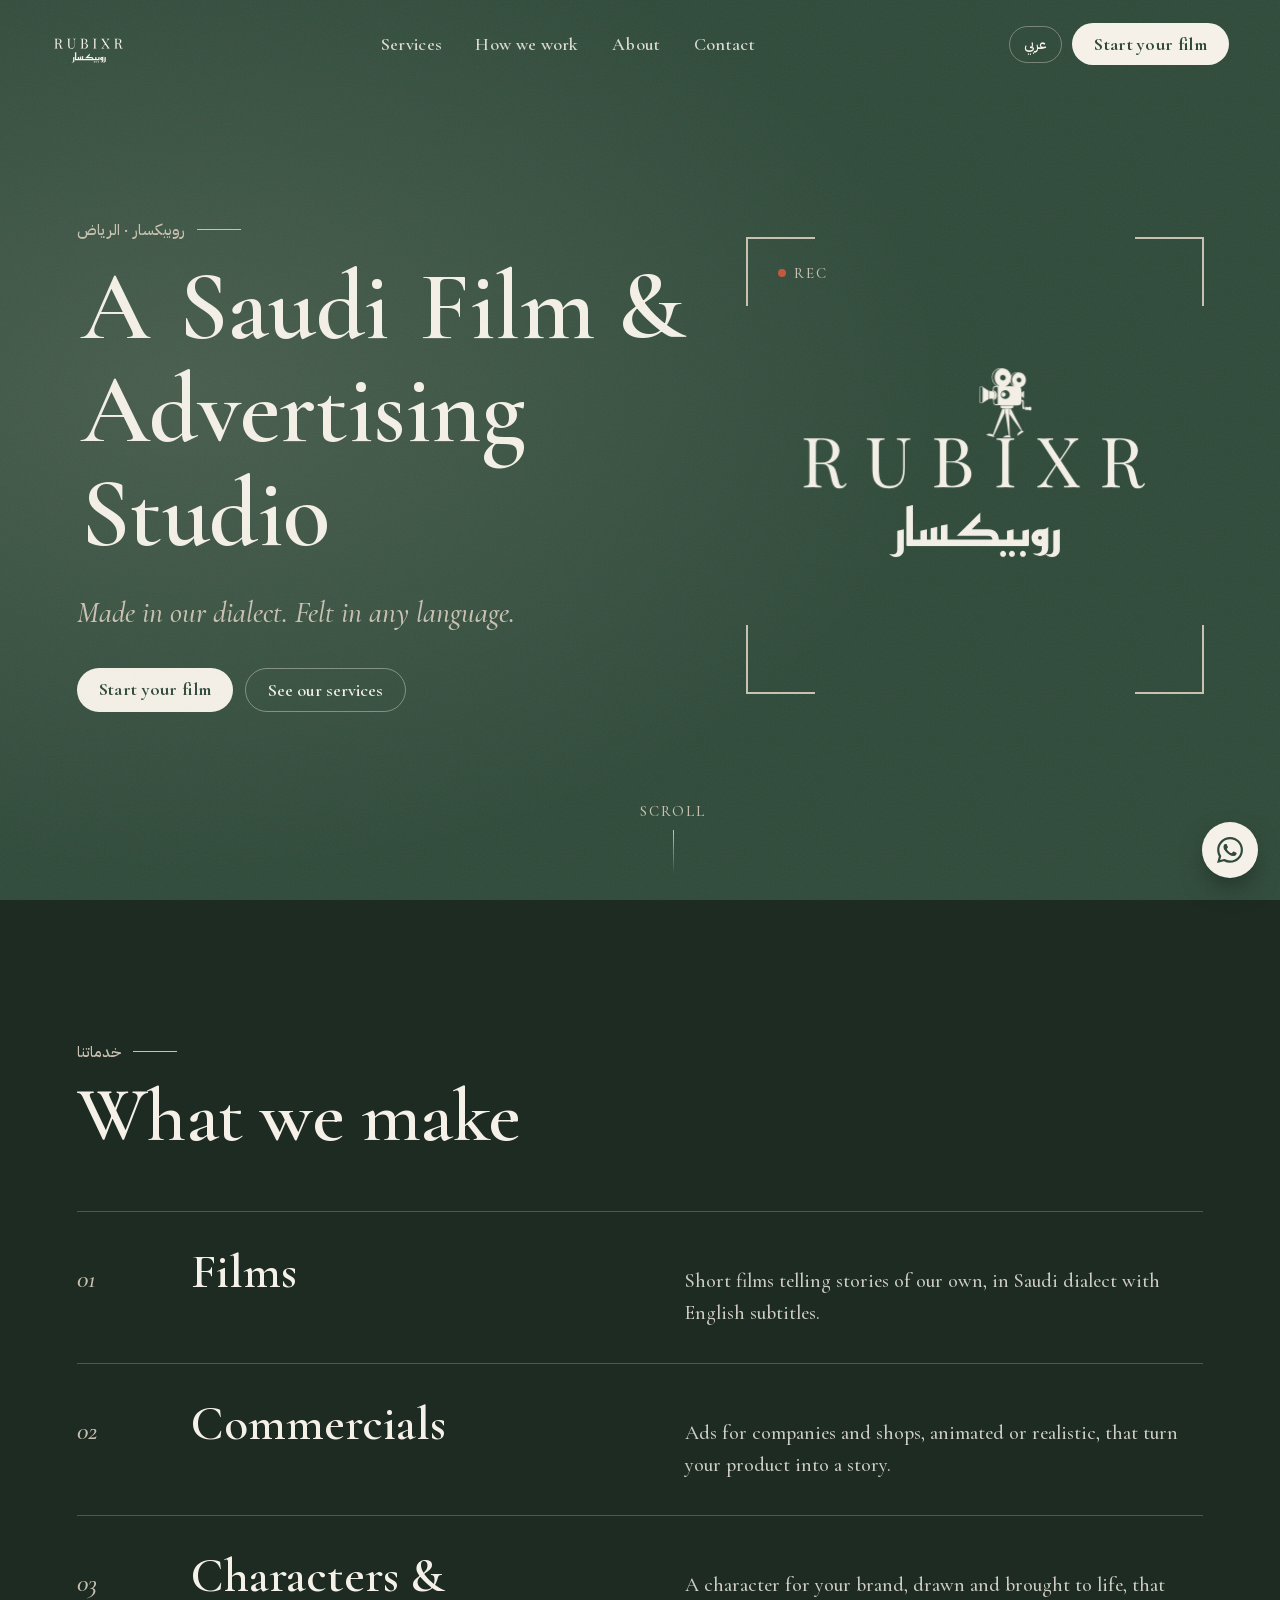
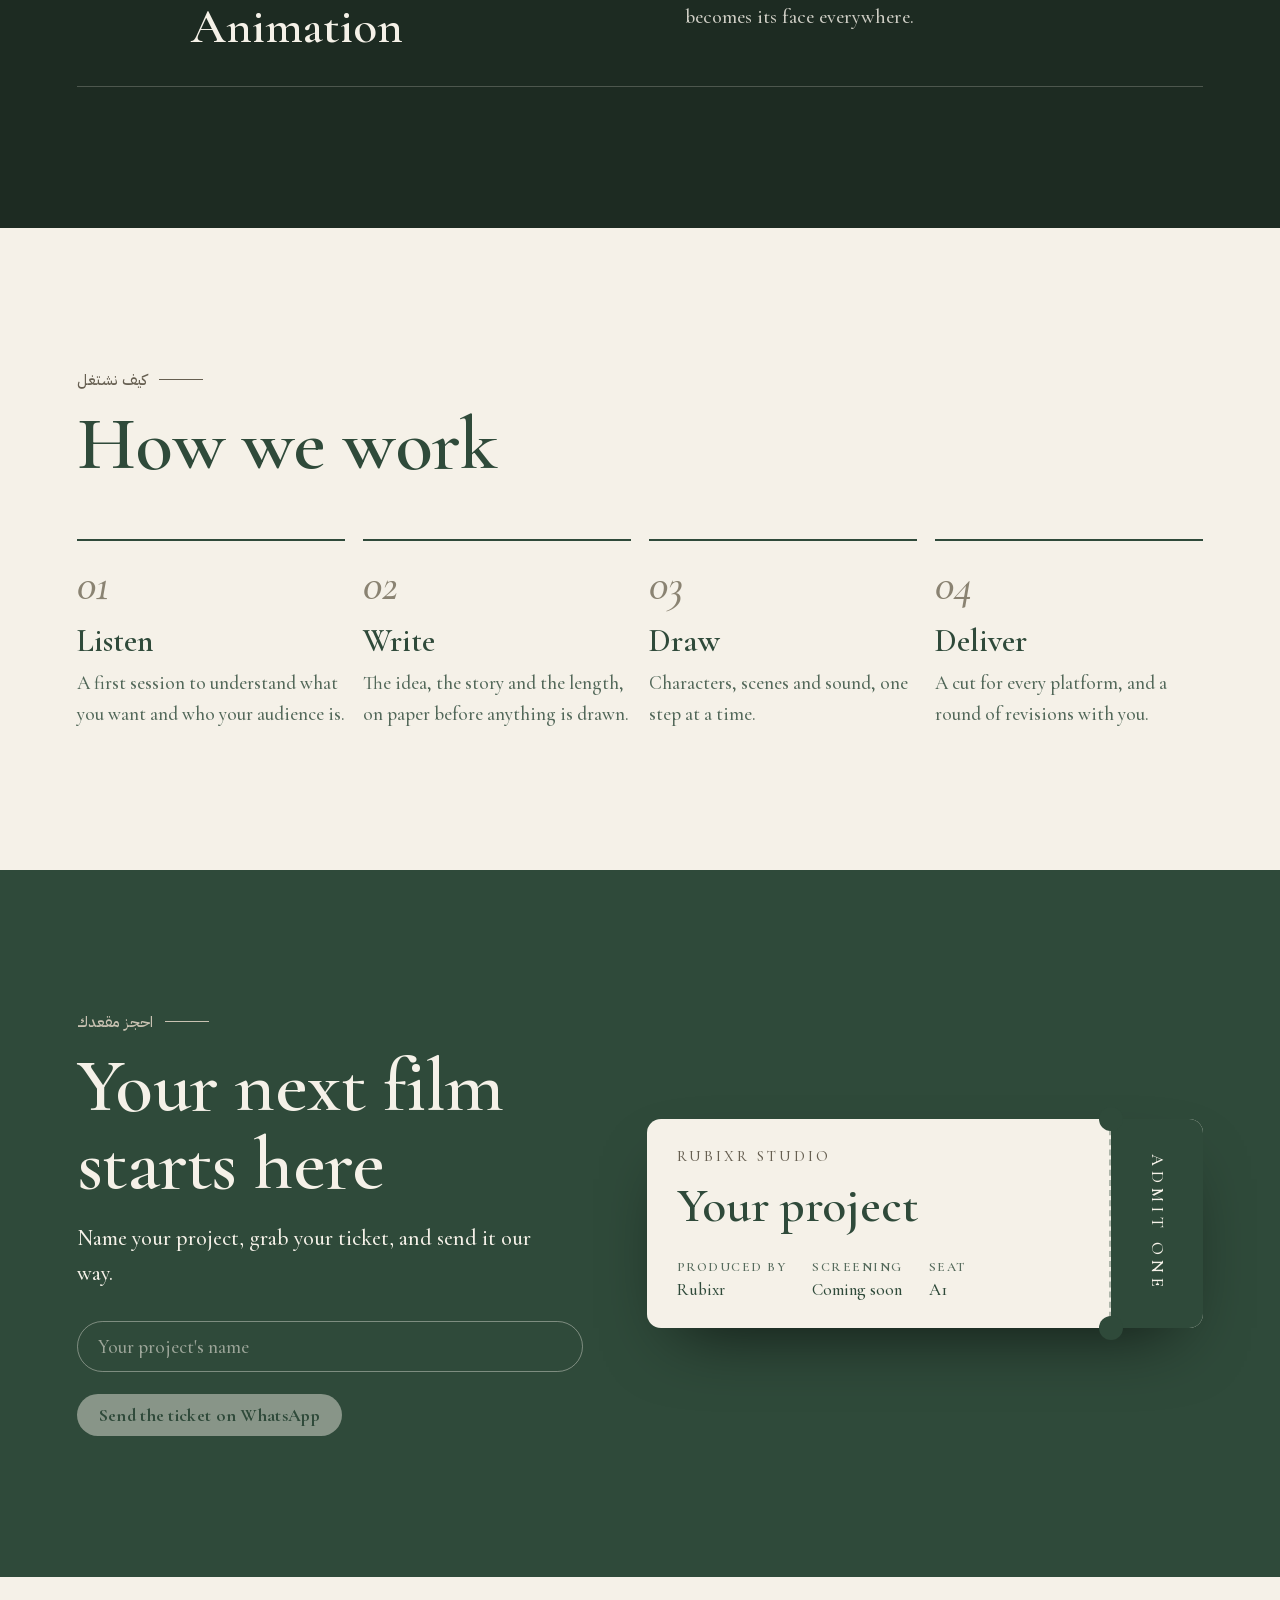
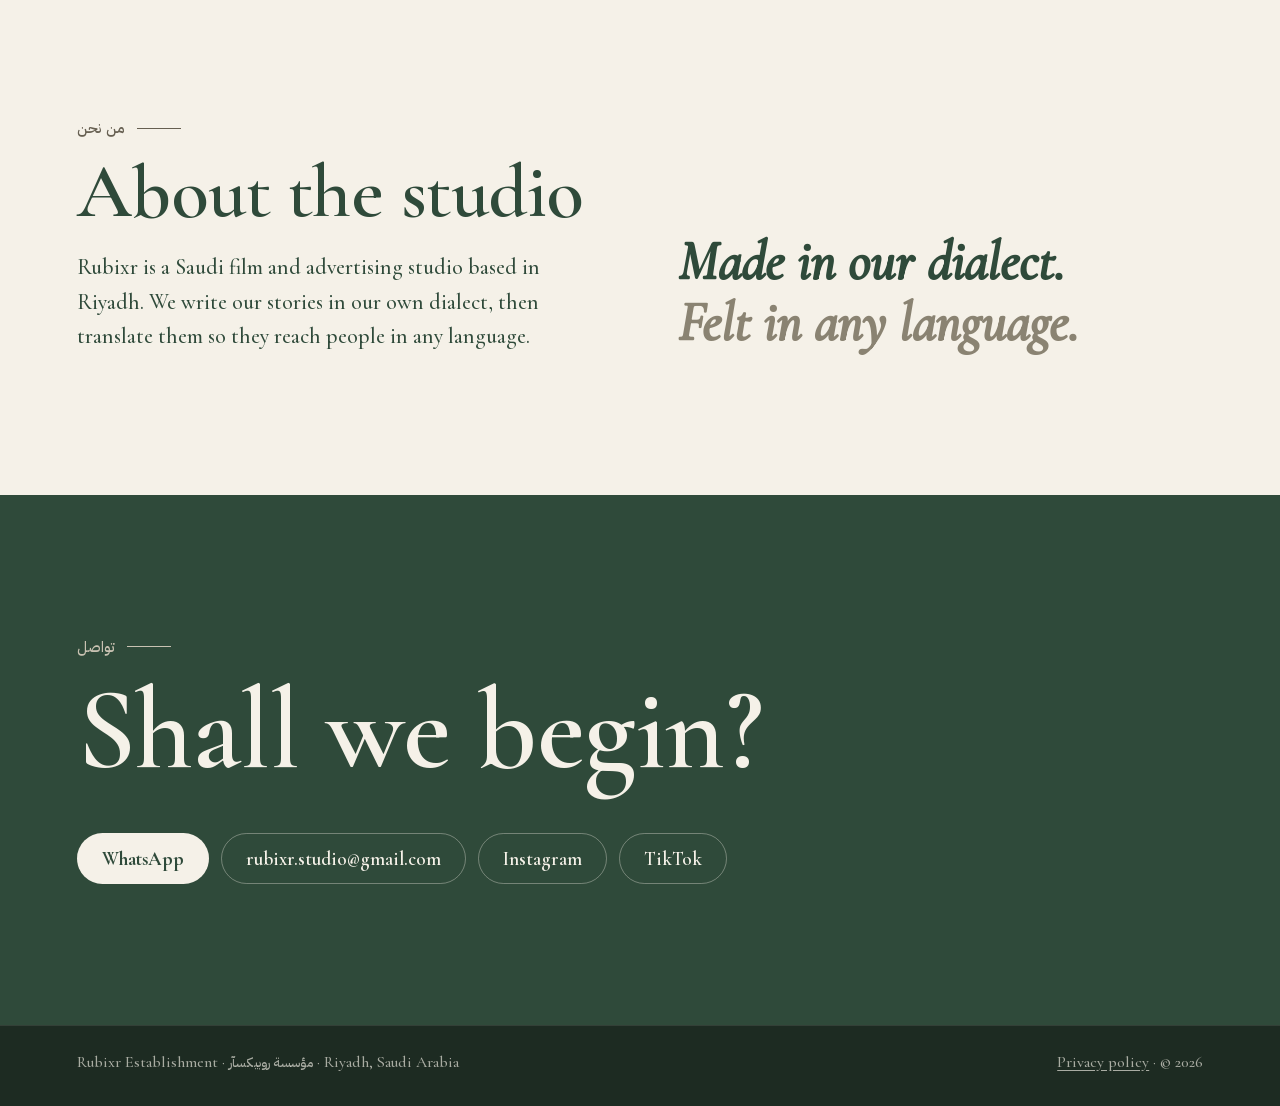
==== commit 9dbe0aae: "وضوح أعلى لعناوين التذكرة الصغيرة وتاريخ صفحة الخصوصية (٣٫١١ ⇒ ٥٫٠٦) Co-Authored-By: Claude Opus 5.5" ====
--- a/en/index.html
+++ b/en/index.html
@@ -127,7 +127,7 @@
   .ticket .lbl{font-size:15px;letter-spacing:3px;color:#665f51}
   .ticket .title{margin-top:14px;font-size:clamp(34px,3.8vw,52px);font-weight:600;line-height:1.1;min-height:1.2em;word-break:break-word}
   .ticket .meta{margin-top:22px;display:flex;gap:26px;font-size:17px}
-  .ticket .meta b{display:block;font-size:13px;font-weight:600;letter-spacing:1.5px;text-transform:uppercase;opacity:.6;margin-bottom:4px}
+  .ticket .meta b{display:block;font-size:13px;font-weight:600;letter-spacing:1.5px;text-transform:uppercase;opacity:.8;margin-bottom:4px}
   .ticket .stub{display:grid;place-items:center;background:var(--green);color:var(--cream);border-radius:0 14px 14px 0;writing-mode:vertical-rl;letter-spacing:5px;font-size:17px}
   .ticket::before,.ticket::after{content:"";position:absolute;inset-inline-end:80px;width:24px;height:24px;border-radius:50%;background:var(--green)}
   .ticket::before{top:-12px}.ticket::after{bottom:-12px}
